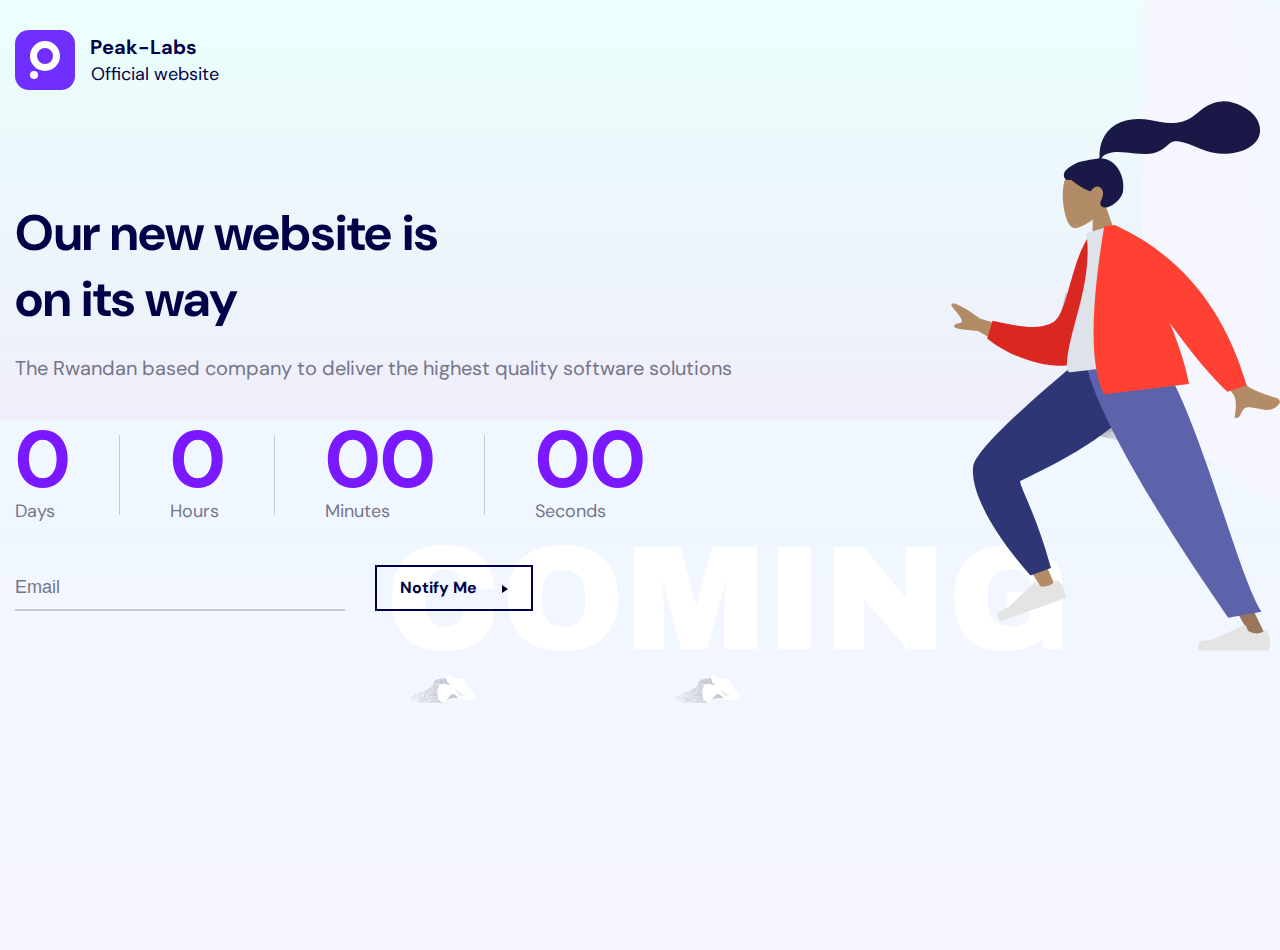
==== index.html @ 025b26cd "initial commit all changes" ====
<!doctype html>
<html class="no-js" lang="en">

<head>
    <meta charset="utf-8">
    <meta http-equiv="x-ua-compatible" content="ie=edge">
    <title>Peak-Labs || Comming Soon</title>
    <meta name="robots" content="noindex, follow" />
    <meta name="description" content="">
    <meta name="viewport" content="width=device-width, initial-scale=1, shrink-to-fit=no">
    <!-- Favicon -->
    <link rel="shortcut icon" type="image/x-icon" href="assets/images/favicon.ico">
    <!-- CSS
	============================================ -->
    <!-- Bootstrap CSS -->
    <link rel="stylesheet" href="assets/css/vendor/bootstrap.min.css">
    <link rel="stylesheet" href="assets/css/plugins/slick.css">
    <link rel="stylesheet" href="assets/css/plugins/font-awesome.css">
    <link rel="stylesheet" href="assets/css/plugins/icomoon.css">
    <link rel="stylesheet" href="assets/css/plugins/plugins.css">
    <link rel="stylesheet" href="assets/css/style.css">
</head>

<body>

    <div class="main-content">
        <main class="page-wrapper">
            <!-- Axil Comming Soon Area  -->
            <div class="axil-comming-soon-area axil-comming-soon theme-gradient">
                <div class="wrapper">
                    <div class="container">
                        <div class="row">
                            <div class="col-xl-8 col-lg-10 col-12">
                                <div class="content">
                                    <div class="logo pt--30">
                                        <a href="home-01.html">
                                            <svg width="281px" height="60px" viewBox="0 0 281 60" version="1.1">
                                                <!-- Generator: Sketch 60.1 (88133) - https://sketch.com -->
                                                <title>Logo</title>
                                                <desc>Created with Sketch.</desc>
                                                <g id="Symbols" stroke="none" stroke-width="1" fill="none" fill-rule="evenodd">
                                                    <g transform="translate(-315.000000, -40.000000)">
                                                        <g>
                                                            <g id="logo" transform="translate(315.000000, 40.000000)">
                                                                <text id="peaklabs-Startup-la" font-family="DMSans-Bold, DM Sans" font-size="20" font-weight="bold" fill="#000248">
                                                                    <tspan x="75" y="24">Peak-Labs</tspan>
                                                                    <tspan x="175.14" y="24.5001221" font-family="DMSans-Regular, DM Sans" font-weight="normal"></tspan>
                                                                    <tspan x="76.16" y="49.5001221" font-family="DMSans-Regular, DM Sans" font-size="18" font-weight="normal">Official website</tspan>
                                                                </text>
                                                                <g id="Favicon">
                                                                    <rect id="Base" fill="#702FFF" x="0" y="0" width="60" height="60" rx="14"></rect>
                                                                    <g id="Group-3" transform="translate(15.000000, 11.000000)">
                                                                        <circle id="icon-oval-lg" class="icon-oval-lg" stroke="#FFFFFF" stroke-width="7" cx="15" cy="15" r="11.5"></circle>
                                                                        <circle id="icon-oval-sm" class="icon-oval-sm" fill="#FFFFFF" cx="4" cy="34" r="4"></circle>
                                                                    </g>
                                                                </g>
                                                            </g>
                                                        </g>
                                                    </g>
                                                </g>
                                            </svg>

                                        </a>
                                    </div>
                                    <div class="inner">
                                        <h1 class="title mb--20">Our new website is <br /> on its way</h1>
                                            <p class="subtitle-2 mb--40 mb_sm--20 mb_md--20">The Rwandan based company to deliver the highest quality software solutions</p>

                                                <div class="box-timer countdown-style-1">
                                                    <div class="countbox timer-grid">
                                                        <div data-countdown="2021/07/6"></div>
                                                    </div>
                                                </div>

                                                <div class="axil-newsletter mt--40 mt_md--20 mt_sm--20">
                                                    <form class="newsletter-form" action="#">
                                                        <input type="email" placeholder="Email">
                                                        <a class="axil-button btn-transparent" href="#"><span
                                                        class="button-text">Notify Me</span><span
                                                        class="button-icon"></span></a>
                                                    </form>
                                                </div>

                                    </div>
                                </div>
                            </div>
                        </div>
                    </div>
                </div>
                <div class="shape-wrapper">
                    <div class="shape shape-01">
                        <img src="assets/images/shape/404-01.svg" alt="Shape Images">
                    </div>
                    <div class="shape shape-02">
                        <img src="assets/images/shape/404-01.svg" alt="Shape Images">
                    </div>
                    <div class="shape shape-03">
                        <img src="assets/images/shape/404-02.svg" alt="Shape Images">
                    </div>
                    <div class="shape shape-04">
                        <img src="assets/images/shape/comming-01.svg" alt="Shape Images">
                    </div>
                    <div class="shape shape-05">
                        <img src="assets/images/shape/comming-soon.svg" alt="Shape Images">
                    </div>
                </div>
            </div>
            <!-- End Axil Comming Soon Area  -->
        </main>
    </div>
    <!-- JS
============================================ -->

    <!-- Modernizer JS -->
    <script src="assets/js/vendor/modernizr.min.js"></script>
    <!-- jQuery JS -->
    <script src="assets/js/vendor/jquery.js"></script>
    <!-- Bootstrap JS -->
    <script src="assets/js/vendor/bootstrap.min.js"></script>
    <script src="assets/js/waypoints.min.js"></script>
    <script src="assets/js/wow.js"></script>
    <script src="assets/js/counterup.js"></script>
    <script src="assets/js/imagesloaded.js"></script>
    <script src="assets/js/isotope.js"></script>
    <script src="assets/js/tilt.js"></script>
    <script src="assets/js/anime.js"></script>
    <script src="assets/js/tweenmax.js"></script>
    <script src="assets/js/slipting.js"></script>
    <script src="assets/js/scrollmagic.js"></script>
    <script src="assets/js/addindicators.js"></script>
    <script src="assets/js/slick.js"></script>
    <script src="assets/js/youtube.js"></script>
    <script src="assets/js/countdown.js"></script>
    <script src="assets/js/scrollup.js"></script>
    <script src="assets/js/stickysidebar.js"></script>
    <script src="assets/js/js.cookie.js"></script>
    <script src="assets/js/jquery.style.switcher.js"></script>
    <script src="assets/js/contactform.js"></script>
    <!-- Plugins JS -->
    <script src="assets/js/plugins/plugins.min.js"></script>
    <!-- Main JS -->
    <script src="assets/js/main.js"></script>

</body>

</html>
---- assets/css/plugins/icomoon.css ----
@font-face {
    font-family: 'icomoon';
    src:  url('../../fonts/icomoon.eot?mzajao');
    src:  url('../../fonts/icomoon.eot?mzajao#iefix') format('embedded-opentype'),
      url('../../fonts/icomoon.ttf?mzajao') format('truetype'),
      url('../../fonts/icomoon.woff?mzajao') format('woff'),
      url('../../fonts/icomoon.svg?mzajao#icomoon') format('svg');
    font-weight: normal;
    font-style: normal;
    font-display: block;
  }
  
  .icon {
    /* use !important to prevent issues with browser extensions that change fonts */
    font-family: 'icomoon' !important;
    speak: never;
    font-style: normal;
    font-weight: normal;
    font-variant: normal;
    text-transform: none;
    line-height: 1;
  
    /* Better Font Rendering =========== */
    -webkit-font-smoothing: antialiased;
    -moz-osx-font-smoothing: grayscale;
  }
  
  .icon-404:before {
    content: "\e900";
    color: #fff;
  }
  .icon-01 .path1:before {
    content: "\e901";
    color: rgb(0, 0, 0);
    opacity: 0.0080;
  }
  .icon-01 .path2:before {
    content: "\e902";
    margin-left: -2.392578125em;
    color: rgb(0, 0, 0);
    opacity: 0.0022;
  }
  .icon-01 .path3:before {
    content: "\e903";
    margin-left: -2.392578125em;
    color: rgb(255, 255, 255);
  }
  .icon-01 .path4:before {
    content: "\e904";
    margin-left: -2.392578125em;
    color: rgb(216, 216, 216);
    opacity: 0.4981;
  }
  .icon-02 .path1:before {
    content: "\e905";
    color: rgb(0, 0, 0);
  }
  .icon-02 .path2:before {
    content: "\e906";
    margin-left: -2.5234375em;
    color: rgb(0, 0, 0);
  }
  .icon-02 .path3:before {
    content: "\e907";
    margin-left: -2.5234375em;
    color: rgb(0, 0, 0);
    opacity: 0.125;
  }
  .icon-02 .path4:before {
    content: "\e908";
    margin-left: -2.5234375em;
    color: rgb(0, 0, 0);
    opacity: 0.0013;
  }
  .icon-02 .path5:before {
    content: "\e909";
    margin-left: -2.5234375em;
    color: rgb(0, 0, 0);
  }
  .icon-02 .path6:before {
    content: "\e90a";
    margin-left: -2.5234375em;
    color: rgb(0, 0, 0);
  }
  .icon-02 .path7:before {
    content: "\e90b";
    margin-left: -2.5234375em;
    color: rgb(0, 0, 0);
    opacity: 0.0001;
  }
  .icon-02 .path8:before {
    content: "\e90c";
    margin-left: -2.5234375em;
    color: rgb(0, 0, 0);
  }
  .icon-02 .path9:before {
    content: "\e90d";
    margin-left: -2.5234375em;
    color: rgb(0, 0, 0);
    opacity: 0.0001;
  }
  .icon-02 .path10:before {
    content: "\e90e";
    margin-left: -2.5234375em;
    color: rgb(0, 0, 0);
  }
  .icon-02 .path11:before {
    content: "\e90f";
    margin-left: -2.5234375em;
    color: rgb(0, 0, 0);
    opacity: 0.0001;
  }
  .icon-02 .path12:before {
    content: "\e910";
    margin-left: -2.5234375em;
    color: rgb(0, 0, 0);
  }
  .icon-02 .path13:before {
    content: "\e911";
    margin-left: -2.5234375em;
    color: rgb(0, 0, 0);
    opacity: 0.0001;
  }
  .icon-02 .path14:before {
    content: "\e912";
    margin-left: -2.5234375em;
    color: rgb(0, 0, 0);
  }
  .icon-02 .path15:before {
    content: "\e913";
    margin-left: -2.5234375em;
    color: rgb(0, 0, 0);
    opacity: 0.0001;
  }
  .icon-02 .path16:before {
    content: "\e914";
    margin-left: -2.5234375em;
    color: rgb(0, 0, 0);
  }
  .icon-02 .path17:before {
    content: "\e915";
    margin-left: -2.5234375em;
    color: rgb(0, 0, 0);
    opacity: 0.0001;
  }
  .icon-03 .path1:before {
    content: "\e916";
    color: rgb(0, 0, 0);
    opacity: 0.0080;
  }
  .icon-03 .path2:before {
    content: "\e917";
    margin-left: -1.322265625em;
    color: rgb(0, 0, 0);
    opacity: 0.0022;
  }
  .icon-03 .path3:before {
    content: "\e918";
    margin-left: -1.322265625em;
    color: rgb(0, 0, 0);
    opacity: 0.0080;
  }
  .icon-03 .path4:before {
    content: "\e919";
    margin-left: -1.322265625em;
    color: rgb(0, 0, 0);
    opacity: 0.0022;
  }
  .icon-03 .path5:before {
    content: "\e91a";
    margin-left: -1.322265625em;
    color: rgb(0, 0, 0);
    opacity: 0.0080;
  }
  .icon-03 .path6:before {
    content: "\e91b";
    margin-left: -1.322265625em;
    color: rgb(0, 0, 0);
    opacity: 0.0022;
  }
  .icon-03 .path7:before {
    content: "\e91c";
    margin-left: -1.322265625em;
    color: rgb(47, 54, 118);
  }
  .icon-03 .path8:before {
    content: "\e91d";
    margin-left: -1.322265625em;
    color: rgb(178, 139, 103);
  }
  .icon-03 .path9:before {
    content: "\e91e";
    margin-left: -1.322265625em;
    color: rgb(232, 118, 19);
  }
  .icon-03 .path10:before {
    content: "\e91f";
    margin-left: -1.322265625em;
    color: rgb(145, 91, 60);
  }
  .icon-03 .path11:before {
    content: "\e920";
    margin-left: -1.322265625em;
    color: rgb(178, 139, 103);
  }
  .icon-03 .path12:before {
    content: "\e921";
    margin-left: -1.322265625em;
    color: rgb(25, 24, 71);
  }
  .icon-03 .path13:before {
    content: "\e922";
    margin-left: -1.322265625em;
    color: rgb(153, 118, 89);
  }
  .icon-03 .path14:before {
    content: "\e923";
    margin-left: -1.322265625em;
    color: rgb(25, 24, 71);
  }
  .icon-03 .path15:before {
    content: "\e924";
    margin-left: -1.322265625em;
    color: rgb(211, 214, 236);
    opacity: 0.6;
  }
  .icon-03 .path16:before {
    content: "\e925";
    margin-left: -1.322265625em;
    color: rgb(255, 255, 255);
    opacity: 0.6;
  }
  .icon-03 .path17:before {
    content: "\e926";
    margin-left: -1.322265625em;
    color: rgb(178, 139, 103);
  }
  .icon-03 .path18:before {
    content: "\e927";
    margin-left: -1.322265625em;
    color: rgb(178, 139, 103);
  }
  .icon-03 .path19:before {
    content: "\e928";
    margin-left: -1.322265625em;
    color: rgb(232, 118, 19);
  }
  .icon-03 .path20:before {
    content: "\e929";
    margin-left: -1.322265625em;
    color: rgb(255, 155, 33);
  }
  .icon-03 .path21:before {
    content: "\e92a";
    margin-left: -1.322265625em;
    color: rgb(139, 143, 178);
    opacity: 0.2;
  }
  .icon-Background-with-color:before {
    content: "\e92b";
    color: #7a19ff;
  }
  .icon-background-shape:before {
    content: "\e92c";
    color: #fff;
  }
  .icon-bcm-01:before {
    content: "\e92d";
    color: #fff;
    font-size: 130px;
  }
  .icon-bcm-02:before {
    content: "\e92e";
    color: #505CFD;
    font-size: 172px;
  }
  .icon-bcm-03:before {
    content: "\e92f";
    color: #00D09C;
    font-size: 187px;
  }
  .icon-breadcrumb-1:before {
    content: "\e982";
    color: #00CFFF;
    font-size: 165px;
  }
  .icon-breadcrumb-2:before {
    content: "\e930";
    color: #505CFD;
    font-size: 345px;
  }
  .icon-breadcrumb-3:before {
    content: "\e931";
    color: #fff;
    font-size: 140px;
  }
  .icon-code:before {
    content: "\e932";
  }
  .icon-comming-01:before {
    content: "\e933";
    color: #fff;
  }
  .icon-comming-soon .path1:before {
    content: "\e934";
    color: rgb(178, 139, 103);
  }
  .icon-comming-soon .path2:before {
    content: "\e935";
    margin-left: -0.5986328125em;
    color: rgb(25, 24, 71);
  }
  .icon-comming-soon .path3:before {
    content: "\e936";
    margin-left: -0.5986328125em;
    color: rgb(178, 139, 103);
  }
  .icon-comming-soon .path4:before {
    content: "\e937";
    margin-left: -0.5986328125em;
    color: rgb(47, 54, 118);
  }
  .icon-comming-soon .path5:before {
    content: "\e938";
    margin-left: -0.5986328125em;
    color: rgb(228, 228, 228);
  }
  .icon-comming-soon .path6:before {
    content: "\e939";
    margin-left: -0.5986328125em;
    color: rgb(153, 118, 89);
  }
  .icon-comming-soon .path7:before {
    content: "\e93a";
    margin-left: -0.5986328125em;
    color: rgb(228, 228, 228);
  }
  .icon-comming-soon .path8:before {
    content: "\e93b";
    margin-left: -0.5986328125em;
    color: rgb(92, 99, 171);
  }
  .icon-comming-soon .path9:before {
    content: "\e93c";
    margin-left: -0.5986328125em;
    color: rgb(178, 139, 103);
  }
  .icon-comming-soon .path10:before {
    content: "\e93d";
    margin-left: -0.5986328125em;
    color: rgb(219, 39, 33);
  }
  .icon-comming-soon .path11:before {
    content: "\e93e";
    margin-left: -0.5986328125em;
    color: rgb(221, 227, 233);
  }
  .icon-comming-soon .path12:before {
    content: "\e93f";
    margin-left: -0.5986328125em;
    color: rgb(255, 65, 51);
  }
  .icon-contact-01:before {
    content: "\e940";
    color: #fc0;
    font-size: 168px;
  }
  .icon-contact-02:before {
    content: "\e941";
    color: #fff;
    font-size: 155px;
  }
  .icon-contact-03:before {
    content: "\e942";
    color: #505CFD;
    font-size: 402px;
  }
  .icon-icon-01 .path1:before {
    content: "\e943";
    color: rgb(0, 0, 0);
  }
  .icon-icon-01 .path2:before {
    content: "\e944";
    margin-left: -1em;
    color: rgb(242, 242, 242);
  }
  .icon-icon-01 .path3:before {
    content: "\e945";
    margin-left: -1em;
    color: rgb(255, 255, 255);
  }
  .icon-icon-01 .path4:before {
    content: "\e946";
    margin-left: -1em;
    color: rgb(255, 255, 255);
  }
  .icon-icon-01 .path5:before {
    content: "\e947";
    margin-left: -1em;
    color: rgb(242, 242, 242);
  }
  .icon-icon-01 .path6:before {
    content: "\e948";
    margin-left: -1em;
    color: rgb(242, 242, 242);
  }
  .icon-icon-01 .path7:before {
    content: "\e949";
    margin-left: -1em;
    color: rgb(242, 242, 242);
  }
  .icon-icon-01 .path8:before {
    content: "\e94a";
    margin-left: -1em;
    color: rgb(0, 0, 0);
  }
  .icon-icon-02:before {
    content: "\e94b";
    color: #fefefe;
  }
  .icon-icon-03 .path1:before {
    content: "\e94c";
    color: rgb(0, 0, 0);
  }
  .icon-icon-03 .path2:before {
    content: "\e94d";
    margin-left: -1em;
    color: rgb(242, 242, 242);
  }
  .icon-icon-03 .path3:before {
    content: "\e94e";
    margin-left: -1em;
    color: rgb(255, 255, 255);
  }
  .icon-icon-03 .path4:before {
    content: "\e94f";
    margin-left: -1em;
    color: rgb(255, 255, 255);
  }
  .icon-icon-03 .path5:before {
    content: "\e950";
    margin-left: -1em;
    color: rgb(242, 242, 242);
  }
  .icon-icon-03 .path6:before {
    content: "\e951";
    margin-left: -1em;
    color: rgb(242, 242, 242);
  }
  .icon-icon-03 .path7:before {
    content: "\e952";
    margin-left: -1em;
    color: rgb(242, 242, 242);
  }
  .icon-icon-03 .path8:before {
    content: "\e953";
    margin-left: -1em;
    color: rgb(0, 0, 0);
  }
  .icon-icon-04:before {
    content: "\e983";
    color: #fff;
  }
  .icon-keystoke-image-2 .path1:before {
    content: "\e954";
    color: rgb(178, 139, 103);
  }
  .icon-keystoke-image-2 .path2:before {
    content: "\e955";
    margin-left: -0.7353515625em;
    color: rgb(25, 24, 71);
  }
  .icon-keystoke-image-2 .path3:before {
    content: "\e956";
    margin-left: -0.7353515625em;
    color: rgb(153, 118, 89);
  }
  .icon-keystoke-image-2 .path4:before {
    content: "\e957";
    margin-left: -0.7353515625em;
    color: rgb(228, 228, 228);
  }
  .icon-keystoke-image-2 .path5:before {
    content: "\e958";
    margin-left: -0.7353515625em;
    color: rgb(219, 39, 33);
  }
  .icon-keystoke-image-2 .path6:before {
    content: "\e959";
    margin-left: -0.7353515625em;
    color: rgb(178, 139, 103);
  }
  .icon-keystoke-image-2 .path7:before {
    content: "\e95a";
    margin-left: -0.7353515625em;
    color: rgb(255, 65, 51);
  }
  .icon-keystoke-image-2 .path8:before {
    content: "\e95b";
    margin-left: -0.7353515625em;
    color: rgb(228, 228, 228);
  }
  .icon-keystoke-image-2 .path9:before {
    content: "\e95c";
    margin-left: -0.7353515625em;
    color: rgb(153, 118, 89);
  }
  .icon-keystoke-image-2 .path10:before {
    content: "\e95d";
    margin-left: -0.7353515625em;
    color: rgb(32, 38, 162);
  }
  .icon-keystoke-image-2 .path11:before {
    content: "\e95e";
    margin-left: -0.7353515625em;
    color: rgb(31, 40, 207);
  }
  .icon-keystoke-image-4 .path1:before {
    content: "\e95f";
    color: rgb(178, 139, 103);
  }
  .icon-keystoke-image-4 .path2:before {
    content: "\e960";
    margin-left: -0.8994140625em;
    color: rgb(25, 24, 71);
  }
  .icon-keystoke-image-4 .path3:before {
    content: "\e961";
    margin-left: -0.8994140625em;
    color: rgb(197, 207, 214);
  }
  .icon-keystoke-image-4 .path4:before {
    content: "\e962";
    margin-left: -0.8994140625em;
    color: rgb(178, 139, 103);
  }
  .icon-keystoke-image-4 .path5:before {
    content: "\e963";
    margin-left: -0.8994140625em;
    color: rgb(47, 54, 118);
  }
  .icon-keystoke-image-4 .path6:before {
    content: "\e964";
    margin-left: -0.8994140625em;
    color: rgb(178, 139, 103);
  }
  .icon-keystoke-image-4 .path7:before {
    content: "\e965";
    margin-left: -0.8994140625em;
    color: rgb(228, 228, 228);
  }
  .icon-keystoke-image-4 .path8:before {
    content: "\e966";
    margin-left: -0.8994140625em;
    color: rgb(228, 228, 228);
  }
  .icon-keystoke-image-4 .path9:before {
    content: "\e967";
    margin-left: -0.8994140625em;
    color: rgb(92, 99, 171);
  }
  .icon-keystoke-image-4 .path10:before {
    content: "\e968";
    margin-left: -0.8994140625em;
    color: rgb(178, 139, 103);
  }
  .icon-keystoke-image-4 .path11:before {
    content: "\e969";
    margin-left: -0.8994140625em;
    color: rgb(232, 118, 19);
  }
  .icon-keystoke-image-4 .path12:before {
    content: "\e96a";
    margin-left: -0.8994140625em;
    color: rgb(221, 227, 233);
  }
  .icon-keystoke-image-4 .path13:before {
    content: "\e96b";
    margin-left: -0.8994140625em;
    color: rgb(255, 155, 33);
  }
  .icon-keystoke-image-4 .path14:before {
    content: "\e96c";
    margin-left: -0.8994140625em;
    color: rgb(0, 0, 0);
    opacity: 0.1;
  }
  .icon-layer:before {
    content: "\e96d";
  }
  .icon-quote:before {
    content: "\e96e";
    color: #00D09C;
    font-size: 60px;
  }
  .icon-shape-01:before {
    content: "\e96f";
    color: #505CFD;
    font-size: 365px;
  }
  .icon-shape-02:before {
    content: "\e970";
    color: #fff;
    font-size: 164px;
  }
  .icon-shape-03:before {
    content: "\e971";
    color: #00D09C;
    font-size: 180px;
  }
  .icon-shape-04:before {
    content: "\e972";
    color: #FFCD3E;
    font-size: 200px;
  }
  .icon-shape-05:before {
    content: "\e973";
    color: #505CFD;
    font-size: 400px;
  }

  .icon-shape-06:before {
    content: "\e974";
    color: #fff;
    font-size: 155px;
  }
  .icon-shape-07:before {
    content: "\e975";
    color: #505CFD;
    font-size: 400px;
  }
  .icon-shape-08:before {
    content: "\e976";
    color: #00D09C;
    font-size: 352px;
  }
  .icon-shape-09:before {
    content: "\e977";
    color: #49ccff;
    font-size: 165px;
  }
  .icon-shape-10:before {
    content: "\e978";
    color: #fff;
    font-size: 86px;
  }
  .icon-shape-11:before {
    content: "\e979";
    color: #505CFD;
    font-size: 343px;
  }

  .icon-shape-12:before {
    content: "\e97a";
    color: #505CFD;
    font-size: 402px;
  }
  .icon-shape-13:before {
    content: "\e97b";
    color: #FFCD3E;
    font-size: 210px;
  }
  .icon-shape-14:before {
    content: "\e97c";
    color: #00D09C;
    font-size: 352px;
  }
  .icon-shape-15:before {
    content: "\e97d";
    color: #00CFFF;
    font-size: 352px;
  }
  
  .icon-shape-16:before {
    content: "\e97e";
    color: #00D09C;
    font-size: 194px;
  }
  .icon-shape-17:before {
    content: "\e97f";
    color: #fff;
    font-size: 40px;
  }
  .icon-shape-18:before {
    content: "\e980";
    color: #00D09C;
    font-size: 78px;
  }
  .icon-shape-19:before {
    content: "\e981";
    color: #00D09C;
    font-size: 314px;
  }
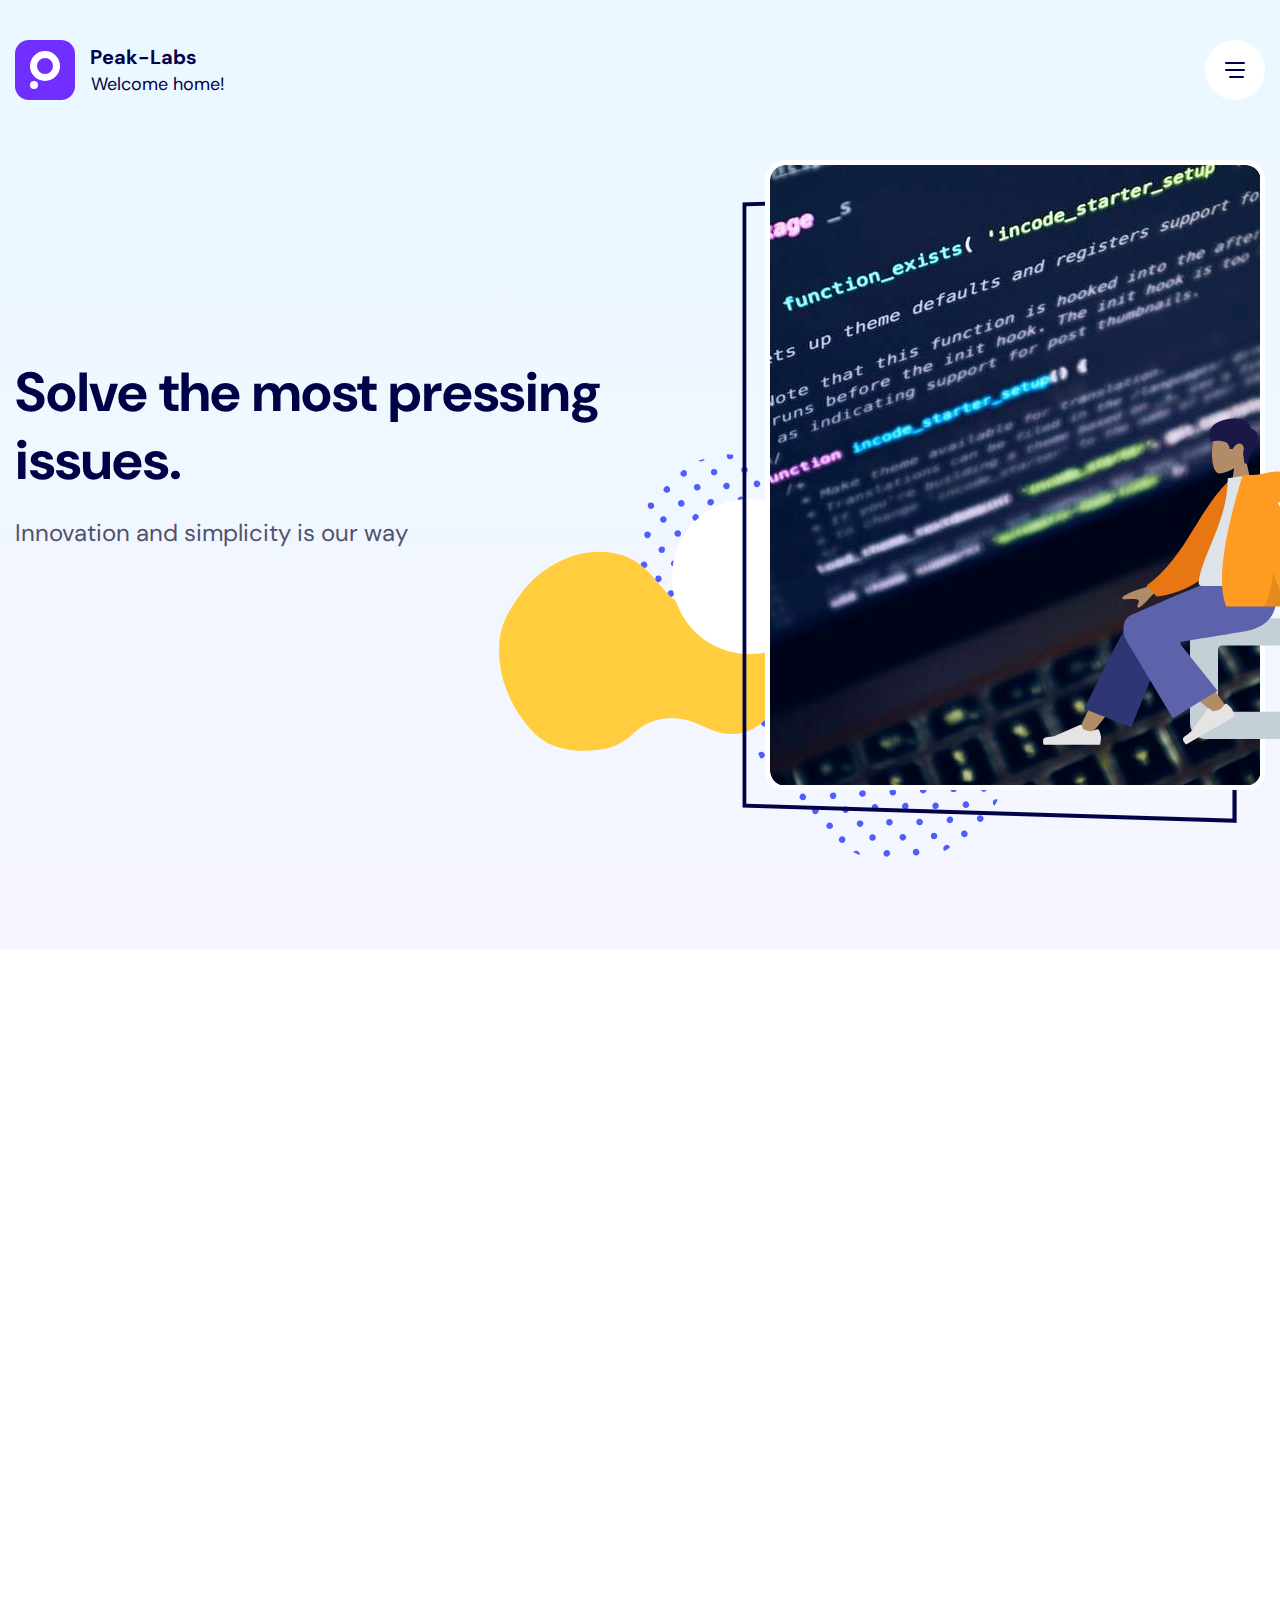
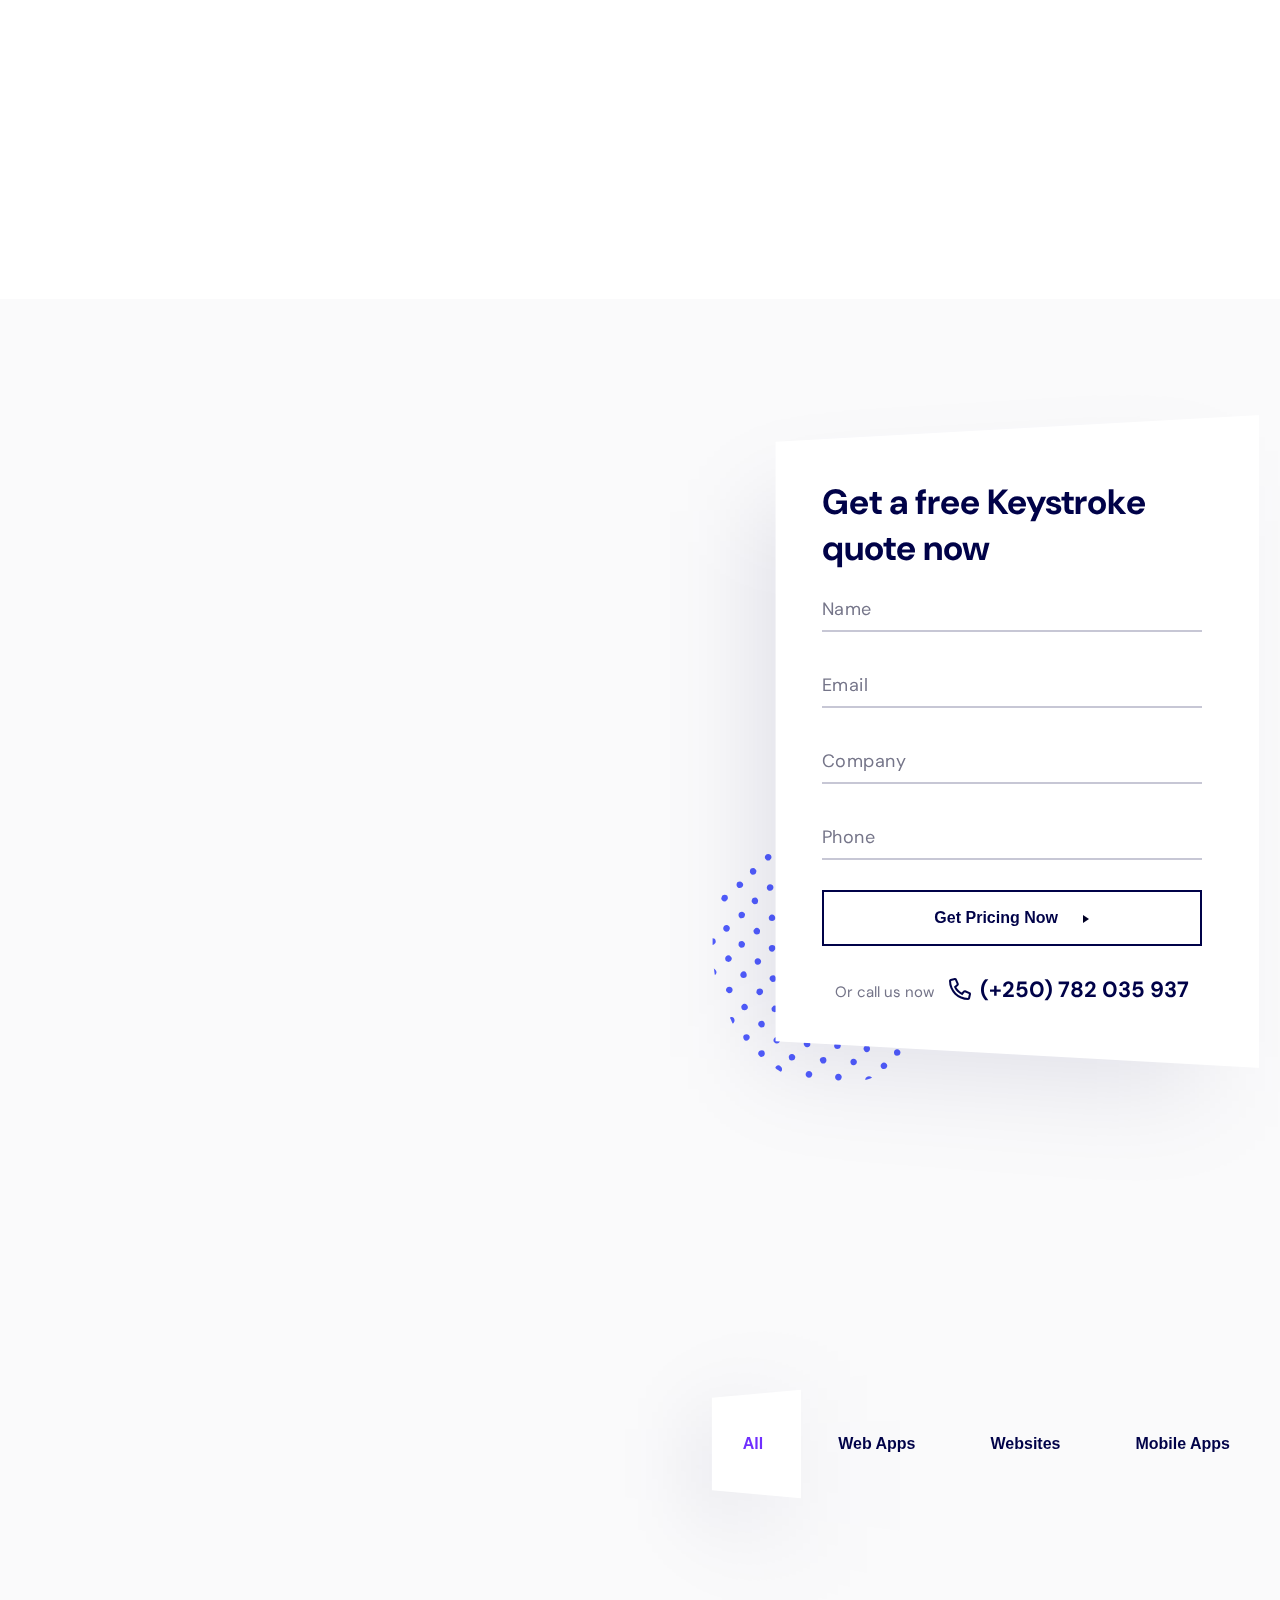
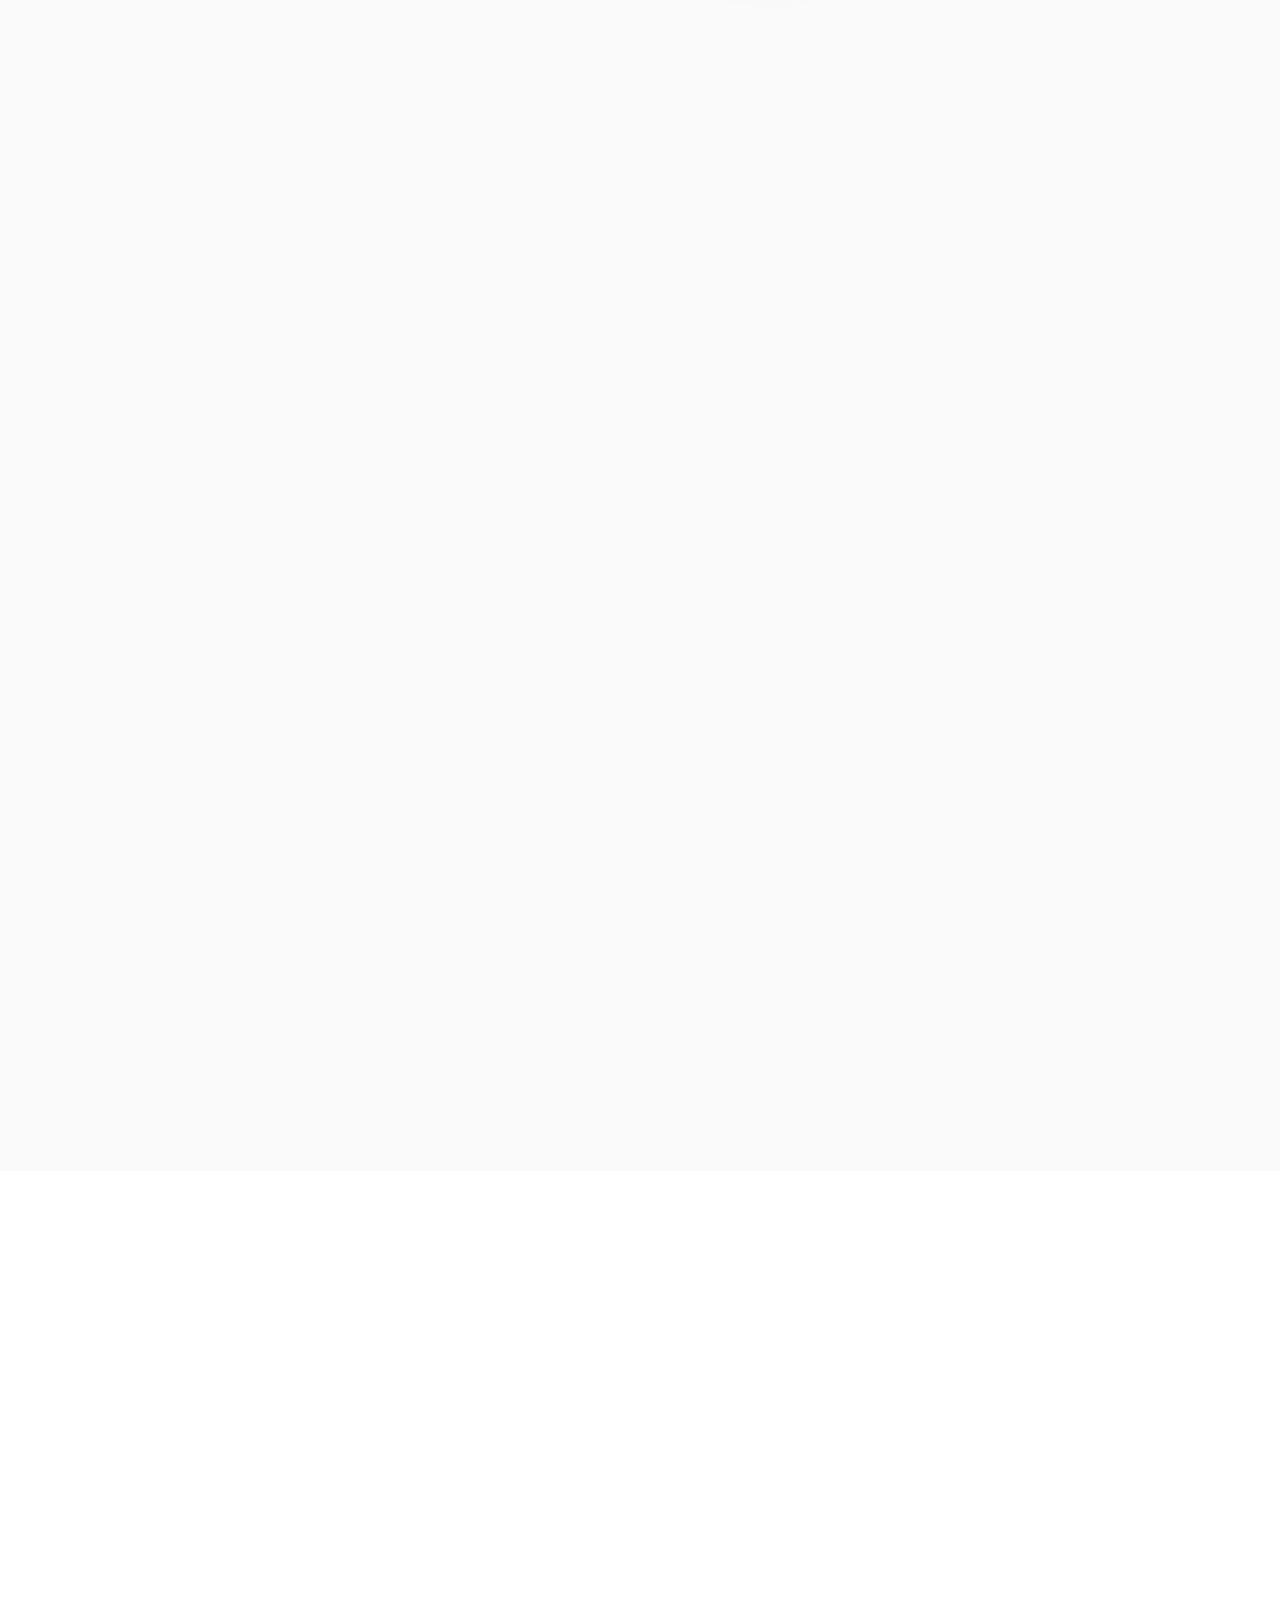
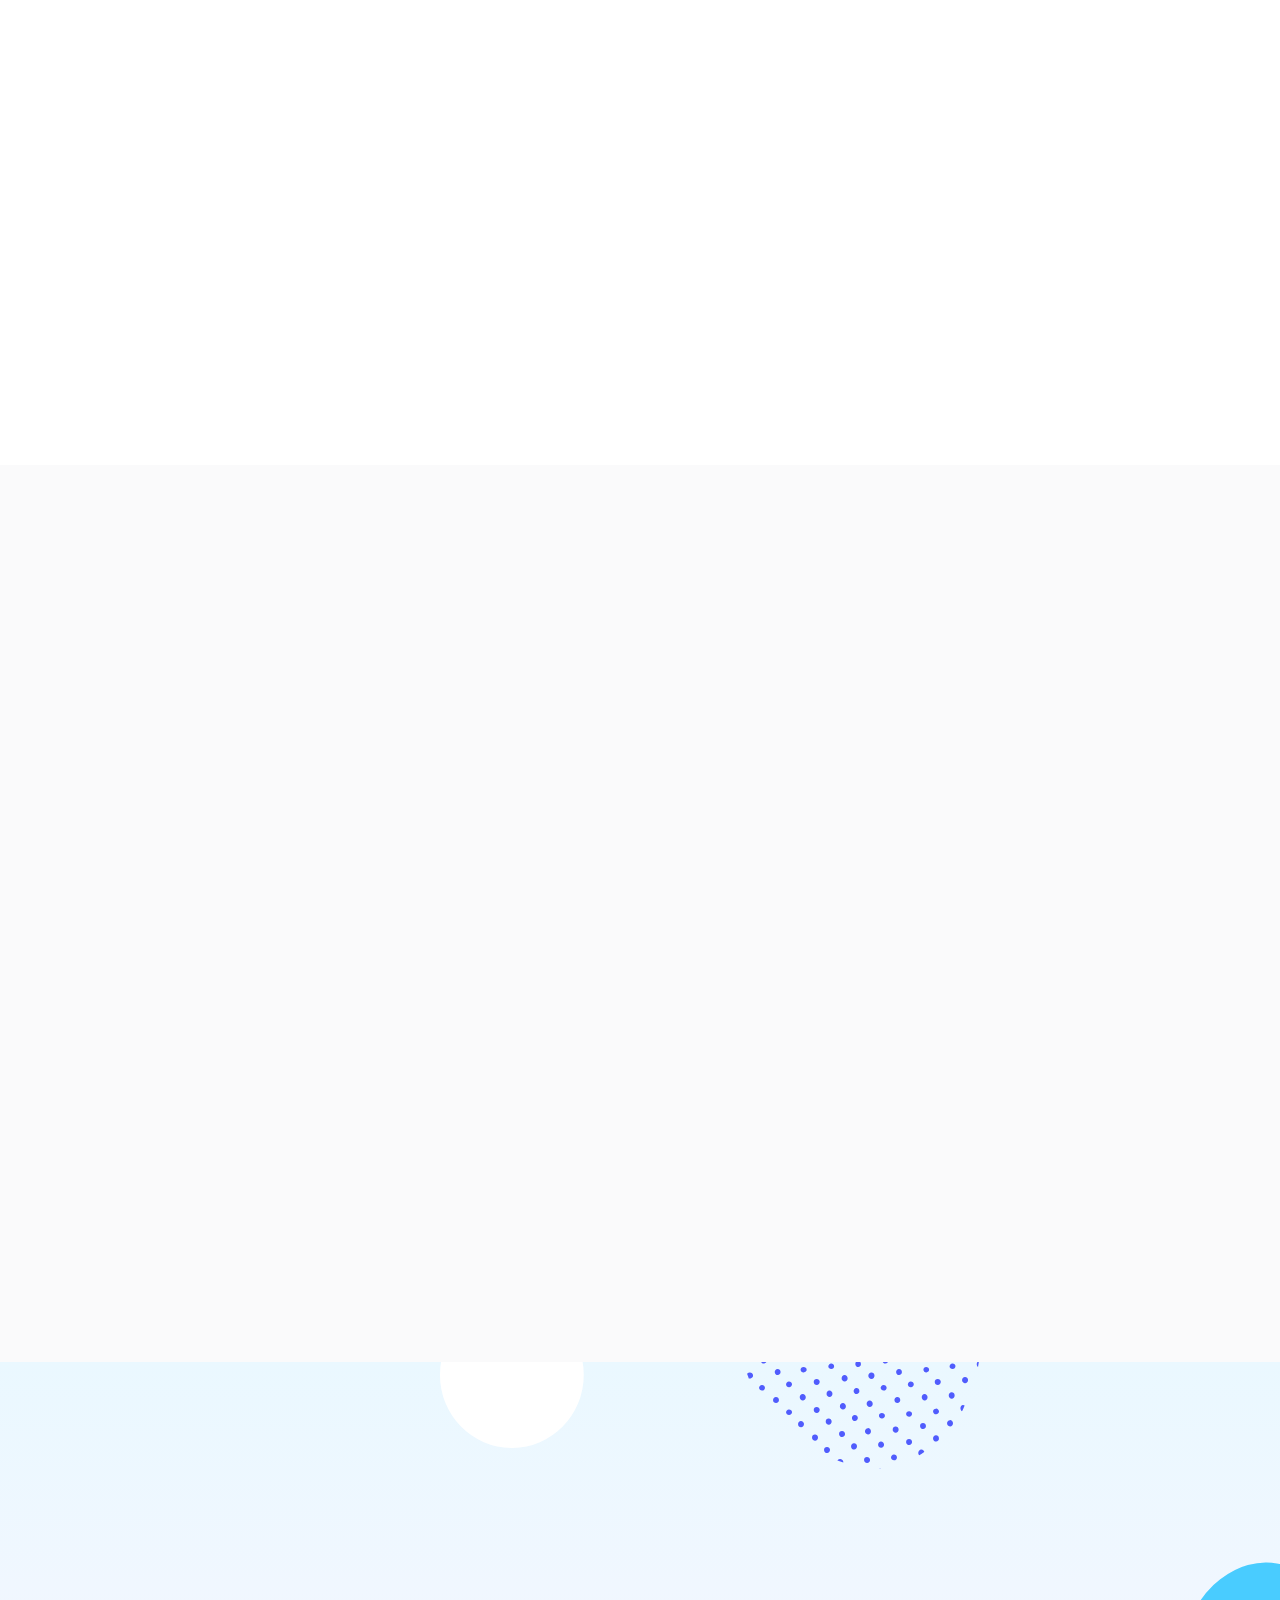
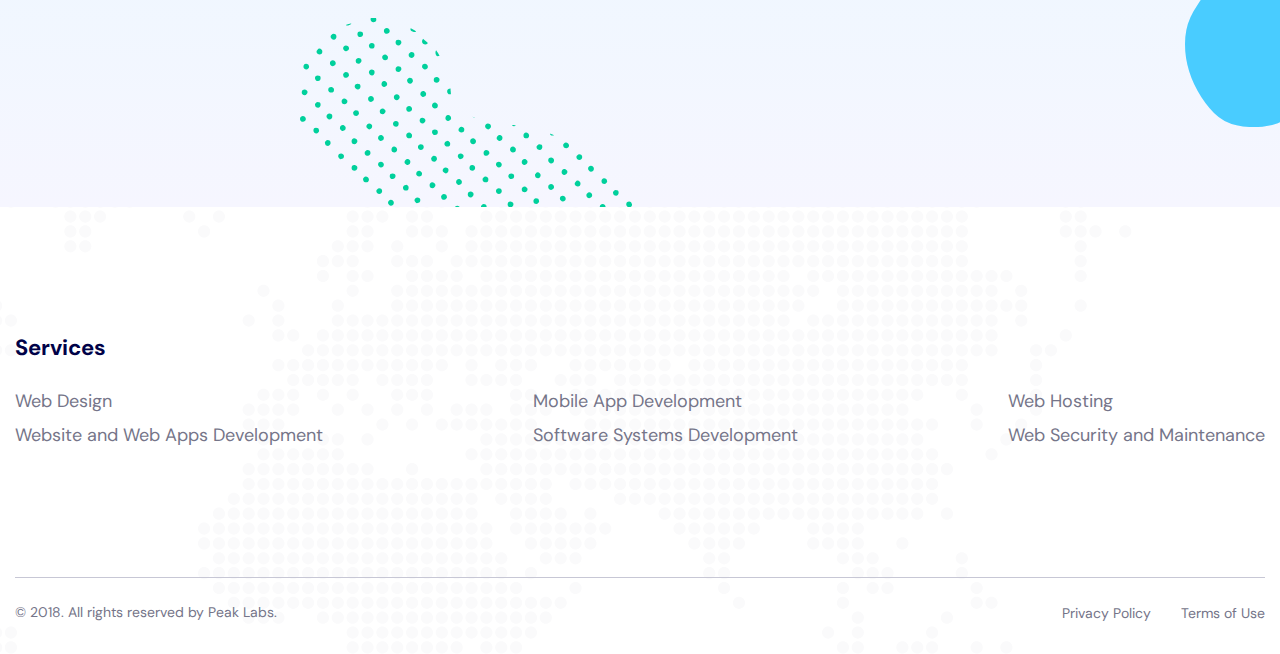
==== commit 885cbb49: "change entry point" ====
--- a/index.html
+++ b/index.html
@@ -1,146 +1,1947 @@
-<!doctype html>
+<!DOCTYPE html>
 <html class="no-js" lang="en">
-
-<head>
-    <meta charset="utf-8">
-    <meta http-equiv="x-ua-compatible" content="ie=edge">
-    <title>Peak-Labs || Comming Soon</title>
-    <meta name="robots" content="noindex, follow" />
-    <meta name="description" content="">
-    <meta name="viewport" content="width=device-width, initial-scale=1, shrink-to-fit=no">
-    <!-- Favicon -->
-    <link rel="shortcut icon" type="image/x-icon" href="assets/images/favicon.ico">
-    <!-- CSS
+	<head>
+		<meta charset="utf-8" />
+		<meta http-equiv="x-ua-compatible" content="ie=edge" />
+		<title>Peak-Labs || Only the elegant solutions</title>
+		<meta name="robots" content="noindex, follow" />
+		<meta name="description" content="" />
+		<meta
+			name="viewport"
+			content="width=device-width, initial-scale=1, shrink-to-fit=no"
+		/>
+		<!-- Favicon -->
+		<link
+			rel="shortcut icon"
+			type="image/x-icon"
+			href="assets/images/favicon.ico"
+		/>
+		<!-- CSS
 	============================================ -->
-    <!-- Bootstrap CSS -->
-    <link rel="stylesheet" href="assets/css/vendor/bootstrap.min.css">
-    <link rel="stylesheet" href="assets/css/plugins/slick.css">
-    <link rel="stylesheet" href="assets/css/plugins/font-awesome.css">
-    <link rel="stylesheet" href="assets/css/plugins/icomoon.css">
-    <link rel="stylesheet" href="assets/css/plugins/plugins.css">
-    <link rel="stylesheet" href="assets/css/style.css">
-</head>
-
-<body>
-
-    <div class="main-content">
-        <main class="page-wrapper">
-            <!-- Axil Comming Soon Area  -->
-            <div class="axil-comming-soon-area axil-comming-soon theme-gradient">
-                <div class="wrapper">
-                    <div class="container">
-                        <div class="row">
-                            <div class="col-xl-8 col-lg-10 col-12">
-                                <div class="content">
-                                    <div class="logo pt--30">
-                                        <a href="home-01.html">
-                                            <svg width="281px" height="60px" viewBox="0 0 281 60" version="1.1">
-                                                <!-- Generator: Sketch 60.1 (88133) - https://sketch.com -->
-                                                <title>Logo</title>
-                                                <desc>Created with Sketch.</desc>
-                                                <g id="Symbols" stroke="none" stroke-width="1" fill="none" fill-rule="evenodd">
-                                                    <g transform="translate(-315.000000, -40.000000)">
-                                                        <g>
-                                                            <g id="logo" transform="translate(315.000000, 40.000000)">
-                                                                <text id="peaklabs-Startup-la" font-family="DMSans-Bold, DM Sans" font-size="20" font-weight="bold" fill="#000248">
-                                                                    <tspan x="75" y="24">Peak-Labs</tspan>
-                                                                    <tspan x="175.14" y="24.5001221" font-family="DMSans-Regular, DM Sans" font-weight="normal"></tspan>
-                                                                    <tspan x="76.16" y="49.5001221" font-family="DMSans-Regular, DM Sans" font-size="18" font-weight="normal">Official website</tspan>
-                                                                </text>
-                                                                <g id="Favicon">
-                                                                    <rect id="Base" fill="#702FFF" x="0" y="0" width="60" height="60" rx="14"></rect>
-                                                                    <g id="Group-3" transform="translate(15.000000, 11.000000)">
-                                                                        <circle id="icon-oval-lg" class="icon-oval-lg" stroke="#FFFFFF" stroke-width="7" cx="15" cy="15" r="11.5"></circle>
-                                                                        <circle id="icon-oval-sm" class="icon-oval-sm" fill="#FFFFFF" cx="4" cy="34" r="4"></circle>
-                                                                    </g>
-                                                                </g>
-                                                            </g>
-                                                        </g>
-                                                    </g>
-                                                </g>
-                                            </svg>
-
-                                        </a>
-                                    </div>
-                                    <div class="inner">
-                                        <h1 class="title mb--20">Our new website is <br /> on its way</h1>
-                                            <p class="subtitle-2 mb--40 mb_sm--20 mb_md--20">The Rwandan based company to deliver the highest quality software solutions</p>
-
-                                                <div class="box-timer countdown-style-1">
-                                                    <div class="countbox timer-grid">
-                                                        <div data-countdown="2021/07/6"></div>
-                                                    </div>
-                                                </div>
-
-                                                <div class="axil-newsletter mt--40 mt_md--20 mt_sm--20">
-                                                    <form class="newsletter-form" action="#">
-                                                        <input type="email" placeholder="Email">
-                                                        <a class="axil-button btn-transparent" href="#"><span
-                                                        class="button-text">Notify Me</span><span
-                                                        class="button-icon"></span></a>
-                                                    </form>
-                                                </div>
-
-                                    </div>
-                                </div>
+		<!-- Bootstrap CSS -->
+		<link rel="stylesheet" href="assets/css/vendor/bootstrap.min.css" />
+		<link rel="stylesheet" href="assets/css/plugins/slick.css" />
+		<link rel="stylesheet" href="assets/css/plugins/font-awesome.css" />
+		<link rel="stylesheet" href="assets/css/plugins/icomoon.css" />
+		<link rel="stylesheet" href="assets/css/plugins/plugins.css" />
+		<link rel="stylesheet" href="assets/css/style.css" />
+	</head>
+
+	<body>
+		<div class="main-content">
+			<!-- <div id="my_switcher" class="my_switcher">
+            <ul>
+                <li>
+                    <a href="javascript: void(0);" data-theme="light" class="setColor light">
+                        <img src="assets/images/about/sun-01.svg" alt="Sun images"><span title="Light Mode"> Light</span>
+                    </a>
+                </li>
+                <li>
+                    <a href="javascript: void(0);" data-theme="dark" class="setColor dark">
+                        <img src="assets/images/about/vector.svg" alt="Vector Images"><span title="Dark Mode"> Dark</span>
+                    </a>
+                </li>
+            </ul>
+        </div> -->
+			<!-- Start Header -->
+			<header
+				class="
+					ax-header
+					haeder-default
+					light-logo-version
+					header-transparent
+					axil-header-sticky
+				"
+			>
+				<div class="header-wrapper">
+					<div class="container">
+						<div class="row align-items-center">
+							<div class="col-lg-3 col-md-6 col-sm-6 col-8 header-left">
+								<div class="logo">
+									<a href="home-01.html">
+										<svg
+											width="281px"
+											height="60px"
+											viewBox="0 0 281 60"
+											version="1.1"
+										>
+											<!-- Generator: Sketch 60.1 (88133) - https://sketch.com -->
+											<title>Logo</title>
+											<desc>Think big</desc>
+											<g
+												id="Symbols"
+												stroke="none"
+												stroke-width="1"
+												fill="none"
+												fill-rule="evenodd"
+											>
+												<g transform="translate(-315.000000, -40.000000)">
+													<g>
+														<g
+															id="logo"
+															transform="translate(315.000000, 40.000000)"
+														>
+															<text
+																id="peaklabs-Startup-la"
+																font-family="DMSans-Bold, DM Sans"
+																font-size="20"
+																font-weight="bold"
+																fill="#000248"
+															>
+																<tspan x="75" y="24">Peak-Labs</tspan>
+																<tspan
+																	x="175.14"
+																	y="24.5001221"
+																	font-family="DMSans-Regular, DM Sans"
+																	font-weight="normal"
+																></tspan>
+																<tspan
+																	x="76.16"
+																	y="49.5001221"
+																	font-family="DMSans-Regular, DM Sans"
+																	font-size="18"
+																	font-weight="normal"
+																>
+																	Welcome home!
+																</tspan>
+															</text>
+															<g id="Favicon">
+																<rect
+																	id="Base"
+																	fill="#702FFF"
+																	x="0"
+																	y="0"
+																	width="60"
+																	height="60"
+																	rx="14"
+																></rect>
+																<g
+																	id="Group-3"
+																	transform="translate(15.000000, 11.000000)"
+																>
+																	<circle
+																		id="icon-oval-lg"
+																		class="icon-oval-lg"
+																		stroke="#FFFFFF"
+																		stroke-width="7"
+																		cx="15"
+																		cy="15"
+																		r="11.5"
+																	></circle>
+																	<circle
+																		id="icon-oval-sm"
+																		class="icon-oval-sm"
+																		fill="#FFFFFF"
+																		cx="4"
+																		cy="34"
+																		r="4"
+																	></circle>
+																</g>
+															</g>
+														</g>
+													</g>
+												</g>
+											</g>
+										</svg>
+									</a>
+								</div>
+							</div>
+							<div class="col-lg-9 col-md-6 col-sm-6 col-4 header-right">
+								<div class="mainmenu-wrapepr">
+									<!-- End Mainmanu Nav -->
+									<div class="axil-header-extra d-flex align-items-center">
+										<!-- Start Hamburger -->
+										<div
+											class="ax-hamburger ml--40 ml_sm--10 d-none d-lg-block"
+										>
+											<a
+												class="axil-menuToggle ax-hamburger-trigger"
+												id="side-nav-toggler"
+												href="#"
+											>
+												<span></span>
+												<span></span>
+												<span></span>
+											</a>
+										</div>
+										<!-- End Hamburger -->
+									</div>
+								</div>
+							</div>
+						</div>
+					</div>
+				</div>
+			</header>
+			<!-- Start Header -->
+
+			<!-- Start Popup Mobile Menu -->
+			<div class="popup-mobile-manu">
+				<div class="inner">
+					<div class="mobileheader">
+						<div class="logo">
+							<a href="home-01.html">
+								<img src="assets/images/logo/keystoke.svg" alt="Logo images" />
+							</a>
+						</div>
+						<a class="close-menu" href="#"></a>
+					</div>
+					<div class="menu-item">
+						<ul class="mainmenu-item">
+							<li class="has-children">
+								<a href="#">Home</a>
+								<ul class="submenu">
+									<li><a href="home-01.html">Digital Agency</a></li>
+									<li><a href="home-02.html">Creative Agency</a></li>
+									<li><a href="home-03.html">Personal Portfolio</a></li>
+									<li><a href="home-04.html">Home Startup</a></li>
+									<li><a href="home-05.html">Corporate Agency</a></li>
+								</ul>
+							</li>
+							<li class="has-children">
+								<a href="#">Services</a>
+								<ul class="submenu">
+									<li><a href="services.html">Services</a></li>
+									<li><a href="service-two.html">Services Two</a></li>
+									<li><a href="single-service.html">Services Details</a></li>
+								</ul>
+							</li>
+							<li><a href="about.html">About Us</a></li>
+							<li class="has-children">
+								<a href="#">Blog</a>
+								<ul class="submenu">
+									<li><a href="blog.html">Blog List</a></li>
+									<li><a href="blog-list-two.html">Blog List Two</a></li>
+									<li><a href="blog-details.html">Blog Details</a></li>
+								</ul>
+							</li>
+							<li class="has-children">
+								<a href="#">Pages</a>
+								<ul class="submenu">
+									<li><a href="button.html">Button</a></li>
+									<li><a href="typography.html">Typography</a></li>
+									<li><a href="testimonial.html">Testimonial</a></li>
+									<li><a href="portfolio.html">Portfolio</a></li>
+									<li>
+										<a href="portfolio-details.html">Portfolio Details</a>
+									</li>
+									<li><a href="pricing.html">Pricing</a></li>
+									<li><a href="services.html">Services</a></li>
+									<li><a href="team.html">Team</a></li>
+									<li><a href="team-details.html">Team Details</a></li>
+									<li><a href="case-study.html">Case Study</a></li>
+									<li>
+										<a href="single-case-study.html">Case Study Details</a>
+									</li>
+									<li><a href="comming-soon.html">Comming Soon</a></li>
+									<li><a href="404.html">404 Page</a></li>
+								</ul>
+							</li>
+							<li><a href="contact.html">Contact</a></li>
+						</ul>
+					</div>
+				</div>
+			</div>
+			<!-- End Popup Mobile Menu -->
+
+			<!-- Start Sidebar Area  -->
+			<div class="side-nav">
+				<div class="side-nav-inner">
+					<!-- Start Search Bar  -->
+					<form action="#" class="side-nav-search-form">
+						<div class="form-group search-field"></div>
+					</form>
+					<!-- End Search Bar  -->
+
+					<!-- Start Side Content  -->
+					<div class="side-nav-content">
+						<div class="row">
+							<!-- Start Left Bar  -->
+							<div class="col-lg-5 col-xl-6 col-12">
+								<ul class="main-navigation">
+									<li><a href="#">Contact us!</a></li>
+								</ul>
+							</div>
+							<!-- End Left Bar  -->
+
+							<!-- Start Right Bar  -->
+							<div class="col-lg-7 col-xl-6 col-12">
+								<div class="axil-contact-info-inner">
+									<!-- Start Single Address  -->
+									<div class="axil-contact-info">
+										<address class="address">
+											<span class="title">Contact Information</span>
+											<p>Kigali-Gasabo, Kacyiru KG 550 St</p>
+										</address>
+										<address class="address">
+											<span class="title"
+												>We're Available 24/ 7. Call Now.</span
+											>
+											<p>
+												<a class="tel" href="tel:+250781185922"
+													><i class="fas fa-phone"></i>(+250) 781 185 922</a
+												>
+											</p>
+											<p>
+												<a class="tel" href="tel:+250782035937"
+													><i class="fas fa-fax"></i>(+250) 782 035 937</a
+												>
+											</p>
+										</address>
+									</div>
+									<!-- End Single Address  -->
+
+									<!-- Start Single Address  -->
+									<!-- <div class="axil-contact-info">
+										<h5 class="title">Find us here</h5>
+										<div class="contact-social-share d-flex align-items-center">
+											<ul class="social-share style-rounded">
+												<li>
+													<a href="#"><i class="fab fa-facebook-f"></i></a>
+												</li>
+												<li>
+													<a href="#"><i class="fab fa-twitter"></i></a>
+												</li>
+												<li>
+													<a href="#"><i class="fab fa-behance"></i></a>
+												</li>
+												<li>
+													<a href="#"><i class="fab fa-linkedin-in"></i></a>
+												</li>
+											</ul>
+										</div> -->
+									</div>
+									<!-- End Single Address  -->
+								</div>
+							</div>
+							<!-- End Right Bar  -->
+						</div>
+					</div>
+					<!-- End Side Content  -->
+					<!-- End of .side-nav-inner -->
+					<div class="close-sidenav" id="close-sidenav">
+						<button class="close-button"><i class="fal fa-times"></i></button>
+					</div>
+				</div>
+			</div>
+			<!-- End Sidebar Area  -->
+			<!-- Start Page Wrapper -->
+			<main class="page-wrapper">
+				<!-- Start Slider Area -->
+				<div class="axil-slider-area axil-slide-activation">
+					<!-- Start Single Slide -->
+					<div
+						class="
+							axil-slide
+							slide-style-default
+							theme-gradient
+							slider-fixed-height
+							d-flex
+							align-items-center
+							paralax-area
+						"
+					>
+						<div class="container">
+							<div class="row align-items-center pt_md--60 mt_sm--60">
+								<div class="col-lg-7 col-12 order-2 order-lg-1">
+									<div class="content pt_md--30 pt_sm--30">
+										<h1
+											class="axil-display-1 wow slideFadeInUp"
+											data-wow-duration="1s"
+											data-wow-delay="500ms"
+										>
+											Solve the most pressing issues.
+										</h1>
+										<p
+											class="subtitle-3 wow slideFadeInUp"
+											data-wow-duration="1s"
+											data-wow-delay="800ms"
+										>
+											Innovation and simplicity is our way
+										</p>
+									</div>
+								</div>
+								<div class="col-lg-5 col-12 order-1 order-lg-2">
+									<div class="topskew-thumbnail-group text-left text-lg-right">
+										<div class="thumbnail paralax-image">
+											<img
+												class="light-image"
+												src="assets/images/image.png"
+												alt="Keystoke Images"
+											/>
+											<img
+												class="dark-image"
+												src="assets/images/image.png"
+												alt="Keystoke Images"
+											/>
+										</div>
+										<div class="image-group">
+											<img
+												class="paralax-image"
+												src="assets/images/others/keystoke-image-4.svg"
+												alt="Keystoke Images"
+											/>
+										</div>
+										<div class="shape-group">
+											<div class="shape shape-1 paralax--1">
+												<i class="icon icon-shape-05"></i>
+											</div>
+											<div class="shape shape-2 customOne">
+												<i class="icon icon-shape-06"></i>
+											</div>
+											<div class="shape shape-3 paralax--3">
+												<i class="icon icon-shape-04"></i>
+											</div>
+										</div>
+									</div>
+								</div>
+							</div>
+						</div>
+					</div>
+					<!-- End Single Slide -->
+				</div>
+				<!-- End Slider Area -->
+
+				<!-- Start Service Area -->
+				<div class="axil-service-area ax-section-gap bg-color-white">
+					<div class="container">
+						<div class="row">
+							<div class="col-lg-12">
+								<div class="section-title text-center">
+									<span class="sub-title extra08-color wow" data-splitting
+										>what we can do for you</span
+									>
+									<h2 class="title wow" data-splitting>
+										<span>Contact us if</span>
+									</h2>
+									<p class="subtitle-2 wow" data-splitting>
+										The problem you want solved is
+									</p>
+								</div>
+							</div>
+						</div>
+						<div class="row">
+							<!-- Start Single Service -->
+							<div class="col-lg-4 col-md-6 col-sm-6 col-12 move-up wow">
+								<div
+									class="axil-service text-center axil-control paralax-image"
+								>
+									<div class="inner">
+										<div class="icon">
+											<div class="icon-inner">
+												<img
+													src="assets/images/icons/layer.svg"
+													alt="Icon Images"
+												/>
+												<div class="image-2">
+													<img
+														src="assets/images/icons/icon-04.svg"
+														alt="Shape Images"
+													/>
+												</div>
+											</div>
+										</div>
+										<div class="content">
+											<h4 class="title wow">
+												<a href="single-service.html">Pressing</a>
+											</h4>
+											<p class="wow">
+												We delight in solving hard-pressing problems, we are right for you if you want simple yet efficient solutions ASAP
+											</p>
+										</div>
+									</div>
+								</div>
+							</div>
+							<!-- End Single Service -->
+
+							<!-- Start Single Service -->
+							<div class="col-lg-4 col-md-6 col-sm-6 col-12 move-up wow">
+								<div
+									class="
+										axil-service
+										text-center
+										axil-control
+										paralax-image
+										active
+									"
+								>
+									<div class="inner">
+										<div class="icon gradient-color-02">
+											<div class="icon-inner">
+												<img
+													src="assets/images/icons/layer.svg"
+													alt="Icon Images"
+												/>
+												<div class="image-2">
+													<img
+														src="assets/images/icons/icon-02.svg"
+														alt="Shape Images"
+													/>
+												</div>
+											</div>
+										</div>
+										<div class="content">
+											<h4 class="title wow">
+												<a href="single-service.html">Challenging</a>
+											</h4>
+											<p class="wow">
+												Challenges bring out the best of ourselves, we embrace your challenges and make your business shine as it should be.
+											</p>
+										</div>
+									</div>
+								</div>
+							</div>
+							<!-- End Single Service -->
+
+							<!-- Start Single Service -->
+							<div class="col-lg-4 col-md-6 col-sm-6 col-12 move-up wow">
+								<div
+									class="axil-service text-center axil-control paralax-image"
+								>
+									<div class="inner">
+										<div class="icon gradient-color-03">
+											<div class="icon-inner">
+												<img
+													src="assets/images/icons/layer.svg"
+													alt="Icon Images"
+												/>
+												<div class="image-2">
+													<img
+														src="assets/images/icons/icon-03.svg"
+														alt="Shape Images"
+													/>
+												</div>
+											</div>
+										</div>
+										<div class="content">
+											<h4 class="title wow">
+												<a href="single-service.html">Elegant solution</a>
+											</h4>
+											<p class="wow">
+												Beauty, Class, and Elegancy should always reflect your business. we are here to make sure you look Elegant.
+											</p>
+										</div>
+									</div>
+								</div>
+							</div>
+							<!-- End Single Service -->
+						</div>
+					</div>
+				</div>
+				<!-- End Service Area -->
+
+				<!-- Start Featured Area -->
+				<!-- <div class="axil-featured-area ax-section-gap bg-color-lightest">
+					<div
+						class="container axil-featured-activation axil-carousel"
+						data-slick-options='{
+                        "spaceBetween": 0, 
+                        "slidesToShow": 1, 
+                        "slidesToScroll": 1, 
+                        "arrows": false, 
+                        "infinite": true,
+                        "centerMode":true,
+                        "dots": true
+                    }'
+						data-slick-responsive='[
+                        {"breakpoint":769, "settings": {"slidesToShow": 1}},
+                        {"breakpoint":756, "settings": {"slidesToShow": 1}},
+                        {"breakpoint":481, "settings": {"slidesToShow": 1}}
+                    ]'
+					>
+						Start Single Feature 
+						<div class="row d-flex flex-wrap axil-featured row--0">
+							<div class="col-lg-6 col-xl-6 col-md-12 col-12">
+								<div class="thumbnail">
+									<img
+										class="image w-100"
+										src="assets/images/featured/featured-image-01.jpg"
+										alt="Featured Images"
+									/>
+								</div>
+							</div>
+							<div
+								class="
+									col-lg-6 col-xl-5 col-md-12 col-12
+									offset-xl-1
+									mt_md--40
+									mt_sm--40
+								"
+							>
+								<div class="inner">
+									<div class="section-title text-left">
+										<span class="sub-title extra04-color wow"
+											>featured case study</span
+										>
+										<h2 class="title wow">
+											<a href="single-case-study.html">
+												Logo, identity & web design for Uber
+											</a>
+										</h2>
+										<p class="subtitle-2 wow">
+											Donec metus lorem, vulputate at sapien sit amet, auctor
+											iaculis lorem. In vel hendrerit nisi. Vestibulum eget
+											risus velit. Aliquam tristique libero at dui sodales, et
+											placerat orci lobortis. Maecenas ipsum neque, elementum id
+											dignissim et, imperdiet vitae mauris.
+										</p>
+										<a
+											class="axil-button btn-large btn-transparent"
+											href="single-case-study.html"
+											><span class="button-text">Read Case Study</span
+											><span class="button-icon"></span
+										></a>
+									</div>
+									<div
+										class="
+											axil-counterup-area
+											d-flex
+											flex-wrap
+											separator-line-vertical
+										"
+									>
+										Start Counterup
+										<div class="single-counterup counterup-style-1">
+											<h3 class="count">15</h3>
+											<p>ROI increase</p>
+										</div>
+										End Counterup
+
+										+250781185922
+										<div class="single-counterup counterup-style-1">
+											<h3 class="count counter-k">60</h3>
+											<p>Monthly website visits</p>
+										</div>
+										End Counterup
+									</div>
+								</div>
+							</div>
+						</div>
+						End Single Feature 
+						Start Single Feature 
+						<div class="row d-flex flex-wrap axil-featured row--0">
+							<div class="col-lg-6 col-xl-6 col-md-12 col-12">
+								<div class="thumbnail">
+									<img
+										class="image w-100"
+										src="assets/images/featured/featured-image-03.jpg"
+										alt="Featured Images"
+									/>
+								</div>
+							</div>
+							<div
+								class="
+									col-lg-6 col-xl-5 col-md-12 col-12
+									offset-xl-1
+									mt_md--40
+									mt_sm--40
+								"
+							>
+								<div class="inner">
+									<div class="section-title text-left">
+										<span class="sub-title extra04-color wow"
+											>featured case study</span
+										>
+										<h2 class="title wow">
+											<a href="single-case-study.html">
+												Logo, identity & web design for Uber
+											</a>
+										</h2>
+										<p class="subtitle-2 wow">
+											Donec metus lorem, vulputate at sapien sit amet, auctor
+											iaculis lorem. In vel hendrerit nisi. Vestibulum eget
+											risus velit. Aliquam tristique libero at dui sodales, et
+											placerat orci lobortis. Maecenas ipsum neque, elementum id
+											dignissim et, imperdiet vitae mauris.
+										</p>
+										<a
+											class="axil-button btn-large btn-transparent"
+											href="single-case-study.html"
+											><span class="button-text">Read Case Study</span
+											><span class="button-icon"></span
+										></a>
+									</div>
+									<div
+										class="
+											axil-counterup-area
+											d-flex
+											flex-wrap
+											separator-line-vertical
+										"
+									>
+										Start Counterup
+										<div class="single-counterup counterup-style-1">
+											<h3 class="count">15</h3>
+											<p>ROI increase</p>
+										</div>
+										End Counterup
+
+										Start Counterup
+										<div class="single-counterup counterup-style-1">
+											<h3 class="count counter-k">60</h3>
+											<p>Monthly website visits</p>
+										</div>
+										End Counterup
+									</div>
+								</div>
+							</div>
+						</div>
+						End Single Feature  -->
+						<!-- Start Single Feature 
+						<div class="row d-flex flex-wrap axil-featured row--0">
+							<div class="col-lg-6 col-xl-6 col-md-12 col-12">
+								<div class="thumbnail">
+									<img
+										class="image w-100"
+										src="assets/images/featured/featured-image-04.jpg"
+										alt="Featured Images"
+									/>
+								</div>
+							</div>
+							<div
+								class="
+									col-lg-6 col-xl-5 col-md-12 col-12
+									offset-xl-1
+									mt_md--40
+									mt_sm--40
+								"
+							>
+								<div class="inner">
+									<div class="section-title text-left">
+										<span class="sub-title extra04-color wow"
+											>featured case study</span
+										>
+										<h2 class="title wow">
+											<a href="single-case-study.html">
+												Logo, identity & web design for Uber
+											</a>
+										</h2>
+										<p class="subtitle-2 wow">
+											Donec metus lorem, vulputate at sapien sit amet, auctor
+											iaculis lorem. In vel hendrerit nisi. Vestibulum eget
+											risus velit. Aliquam tristique libero at dui sodales, et
+											placerat orci lobortis. Maecenas ipsum neque, elementum id
+											dignissim et, imperdiet vitae mauris.
+										</p>
+										<a
+											class="axil-button btn-large btn-transparent"
+											href="single-case-study.html"
+											><span class="button-text">Read Case Study</span
+											><span class="button-icon"></span
+										></a>
+									</div>
+									<div
+										class="
+											axil-counterup-area
+											d-flex
+											flex-wrap
+											separator-line-vertical
+										"
+									>
+										Start Counterup
+										<div class="single-counterup counterup-style-1">
+											<h3 class="count">15</h3>
+											<p>ROI increase</p>
+										</div>
+										End Counterup -->
+
+										<!-- Start Counterup
+										<div class="single-counterup counterup-style-1">
+											<h3 class="count counter-k">60</h3>
+											<p>Monthly website visits</p>
+										</div>
+										End Counterup
+									</div>
+								</div>
+							</div>
+						</div>
+						End Single Feature 
+					</div>
+				</div> -->
+				<!-- End Featured Area -->
+
+				<!-- Start About Us Area -->
+				<div
+					class="
+						axil-about-us-area
+						ax-section-gap
+						bg-color-lightest
+						axil-shape-position
+					"
+				>
+					<div class="container">
+						<div class="row">
+							<div class="col-lg-6 col-xl-6 col-md-12 col-12">
+								<div class="axil-about-inner">
+									<div class="section-title text-left">
+										<span class="sub-title extra08-color move-up wow"
+											>about us</span
+										>
+										<h2 class="title move-up wow">
+											We do design, code, develop
+											& host.
+										</h2>
+										<p
+											class="
+												subtitle-2
+												mb--50
+												mb_lg--20
+												mb_md--20
+												mb_sm--15
+												move-up
+												wow
+											"
+										>
+											Some people enjoy a well-prepared, good-looking, meal with a great aroma
+										</p>
+										<p class="subtitle-2 move-up wow">
+											We enjoy preparing that recipe for you
+										</p>
+									</div>
+								</div>
+							</div>
+							<div
+								class="
+									col-lg-6 col-xl-5
+									offset-xl-1
+									col-md-12 col-12
+									mt_md--30
+									mt_sm--30
+								"
+							>
+								<div class="contact-form-wrapper">
+									<!-- Start Contact Form -->
+									<div class="axil-contact-form contact-form-style-1">
+										<h3 class="title">Get a free Keystroke quote now</h3>
+										<form action="#">
+											<div class="form-group">
+												<input type="text" id="name" />
+												<label>Name</label>
+												<span class="focus-border"></span>
+											</div>
+											<div class="form-group">
+												<input type="email" id="email"/>
+												<label>Email</label>
+												<span class="focus-border"></span>
+											</div>
+											<div class="form-group">
+												<input type="text" id="company"/>
+												<label>Company</label>
+												<span class="focus-border"></span>
+											</div>
+											<div class="form-group">
+												<input type="text" id="phone" />
+												<label>Phone</label>
+												<span class="focus-border"></span>
+											</div>
+											<div class="form-group">
+												<button
+													class="axil-button btn-large btn-transparent w-100" id="submit"
+												>
+													<span class="button-text" >Get Pricing Now</span
+													><span class="button-icon"></span>
+												</button>
+											</div>
+										</form>
+										<div class="callto-action-wrapper text-center">
+											<span class="text">Or call us now</span>
+											<span
+												><i class="fal fa-phone-alt"></i>
+												<a href="tel:+250781185922">(+250) 782 035 937 </a></span
+											>
+										</div>
+									</div>
+									<!-- End Contact Form -->
+								</div>
+							</div>
+						</div>
+					</div>
+					<!-- Start Shape Group  -->
+					<div class="axil-shape-group">
+						<div class="shape shape-1">
+							<i class="icon icon-shape-12"></i>
+						</div>
+						<div class="shape shape-2">
+							<i class="icon icon-shape-03"></i>
+						</div>
+					</div>
+					<!-- End Shape Group  -->
+				</div>
+				<!-- End About Us Area -->
+
+				<!-- Start Portfolio Area -->
+				<div class="axil-portfolio-area ax-section-gap bg-color-lightest">
+					<div class="container axil-masonary-wrapper">
+						<div class="row align-items-end">
+							<div class="col-lg-5 col-md-12">
+								<div class="section-title">
+									<span class="sub-title extra07-color wow" data-splitting
+										>our projects</span
+									>
+									<h2 class="title wow mb--0" data-splitting>
+										Some of our finest work.
+									</h2>
+								</div>
+							</div>
+							<div class="col-lg-7 col-md-12 mt_md--20 mt_sm--20">
+								<div class="messonry-button text-left text-lg-right">
+									<button data-filter="*" class="is-checked">
+										<span class="filter-text">All</span>
+									</button>
+									<button data-filter=".cat--1">
+										<span class="filter-text">Web Apps</span>
+									</button>
+									<button data-filter=".cat--2">
+										<span class="filter-text">Websites</span>
+									</button>
+									<button data-filter=".cat--3">
+										<span class="filter-text">Mobile Apps</span>
+									</button>
+								</div>
+							</div>
+						</div>
+						<div class="row">
+							<div class="col-lg-12">
+								<div class="mesonry-list grid-metro3 mt--20">
+									<!-- Start Single Portfolio -->
+									<div
+										class="
+											portfolio
+											portfolio_style--1
+											axil-control
+											active
+											portfolio-33-33
+											cat--2
+										"
+									>
+										<div class="inner move-up wow">
+											<div class="thumb wow paralax-image">
+												<a href="https://www.byihuse.rw" target="_blank"
+													><div class="image-holder"><img
+														src="assets/images/projects/byihuse1.png"
+														alt="Portfolio Images"
+												/></div></a>
+											</div>
+											<div class="port-overlay-info">
+												<div class="hover-action">
+													<h4 class="title">
+														<a href="https://www.byihuse.rw" target="_blank">Byihuse Online Shop</a>
+													</h4>
+													<span class="category">Website, design</span>
+												</div>
+											</div>
+										</div>
+									</div>
+									<!-- End Single Portfolio -->
+
+									<!-- Start Single Portfolio -->
+									<div
+										class="
+											portfolio
+											portfolio_style--1
+											axil-control
+											portfolio-33-33
+											cat--2
+										"
+									>
+										<div class="inner move-up wow">
+											<div class="thumb wow paralax-image">
+												<a href="https://rcpi.rw/" target="_blank"
+													><img
+														src="assets/images/projects/RCPI.jpeg"
+														alt="Portfolio Images"
+												/></a>
+											</div>
+											<div class="port-overlay-info">
+												<div class="hover-action">
+													<h4 class="title">
+														<a href="https://rcpi.rw/" target="_blank">Rwanda Culture Promoters Initiative</a>
+													</h4>
+													<span class="category">Website</span>
+												</div>
+											</div>
+										</div>
+									</div>
+									<!-- End Single Portfolio -->
+
+									<!-- Start Single Portfolio -->
+									<div
+										class="portfolio portfolio_style--1 portfolio-33-33 cat--1 cat--3"
+									>
+										<div class="inner move-up wow">
+											<div class="thumb wow paralax-image">
+												<a href="#"
+													><img
+														src="assets/images/projects/ejo.jpeg"
+														alt="Portfolio Images"
+												/></a>
+											</div>
+											<div class="port-overlay-info">
+												<div class="hover-action">
+													<h4 class="title">
+														<a href="#">Ejo Education System</a>
+													</h4>
+													<span class="category">Mobile application, Web application</span>
+												</div>
+											</div>
+										</div>
+									</div>
+									<!-- End Single Portfolio -->
+
+									<!-- Start Single Portfolio -->
+									<div
+										class="
+											portfolio
+											portfolio_style--1
+											portfolio-33-33
+											cat--1 cat--3
+										"
+									>
+										<div class="inner move-up wow">
+											<div class="thumb wow paralax-image">
+												<a href="http://vifaa.store/" target="_blank"
+													><img
+														src="assets/images/projects/Vifaa.PNG"
+														alt="Portfolio Images"
+												/></a>
+											</div>
+											<div class="port-overlay-info">
+												<div class="hover-action">
+													<h4 class="title">
+														<a href="http://vifaa.store/" target="_blank">Vifaa Brand Selling App</a>
+													</h4>
+													<span class="category">Web application, Mobile application</span>
+												</div>
+											</div>
+										</div>
+									</div>
+									<!-- End Single Portfolio -->
+
+									<!-- Start Single Portfolio -->
+									<div
+										class="portfolio portfolio_style--1 portfolio-33-33 cat--2"
+									>
+										<div class="inner move-up wow">
+											<div class="thumb wow paralax-image">
+												<a href="http://www.infraconsgroup.com/" target="_blank"
+													><img
+														src="assets/images/projects/Infracons.PNG"
+														alt="Portfolio Images"
+												/></a>
+											</div>
+											<div class="port-overlay-info">
+												<div class="hover-action">
+													<h4 class="title">
+														<a href="http://www.infraconsgroup.com/" target="_blank">Infracons -Construction company</a>
+													</h4>
+													<span class="category">Website</span>
+												</div>
+											</div>
+										</div>
+									</div>
+									<!-- End Single Portfolio -->
+
+									<!-- Start Single Portfolio -->
+									<div
+										class="
+											portfolio
+											portfolio_style--1
+											portfolio-33-33
+											cat--1
+										"
+									>
+										<div class="inner move-up wow">
+											<div class="thumb wow paralax-image">
+												<a href="https://uniongoldforce.com/" target="_blank"
+													><img
+														src="assets/images/projects/UnionGoldForce.PNG"
+														alt="Portfolio Images"
+												/></a>
+											</div>
+											<div class="port-overlay-info">
+												<div class="hover-action">
+													<h4 class="title">
+														<a href="https://uniongoldforce.com/" target="_blank">Creative Agency</a>
+													</h4>
+													<span class="category">Web application</span>
+												</div>
+											</div>
+										</div>
+									</div>
+									<!-- End Single Portfolio -->
+								</div>
+								<!-- <div class="view-all-portfolio-button mt--60 text-center">
+									<a
+										class="axil-button btn-large btn-transparent btn-xxl"
+										href="#"
+										><span class="button-text">Discover More Projects</span
+										><span class="button-icon"></span
+									></a>
+								</div> -->
+							</div>
+						</div>
+					</div>
+				</div>
+				<!-- End Portfolio Area -->
+
+				<!-- Start Counterup Area -->
+				<div class="axil-counterup-area ax-section-gap bg-color-white">
+					<div class="container">
+						<div class="row">
+							<div class="col-lg-12">
+								<div class="section-title text-center">
+									<span class="sub-title extra08-color wow" data-splitting
+										>experts in field</span
+									>
+									<h2 class="title wow" data-splitting>
+										Software Development Startup Movement
+									</h2>
+									<p class="subtitle-2 wow" data-splitting>
+										Determined from the start back in 3 years, now we are a promising software development company based in 
+                                        Rwanda, ready to deliver compentent world-class products 
+									</p>
+								</div>
+							</div>
+						</div>
+						<div class="row">
+							<!-- Start Counterup Area -->
+							<div class="col-lg-3 col-md-6 col-sm-6 col-6">
+								<div
+									class="
+										axil-counterup
+										mt--60
+										text-center
+										counter-first
+										move-up
+										wow
+									"
+								>
+									<div class="icon">
+										<img
+											src="assets/images/counterup/shape-01.png"
+											alt="Shape Images"
+										/>
+									</div>
+									<h3 class="count">3</h3>
+									<p>Years of operation</p>
+								</div>
+							</div>
+							<!-- End Counterup Area -->
+
+							<!-- Start Counterup Area -->
+							<div class="col-lg-3 col-md-6 col-sm-6 col-6">
+								<div
+									class="
+										axil-counterup
+										mt--60
+										text-center
+										counter-second
+										move-up
+										wow
+									"
+								>
+									<div class="icon">
+										<img
+											src="assets/images/counterup/shape-02.png"
+											alt="Shape Images"
+										/>
+									</div>
+									<h3 class="count">10</h3>
+									<p>Projects deliverd</p>
+								</div>
+							</div>
+							<!-- End Counterup Area -->
+
+							<!-- Start Counterup Area -->
+							<div class="col-lg-3 col-md-6 col-sm-6 col-6">
+								<div
+									class="
+										axil-counterup
+										mt--60
+										mt_md--30
+										mt_sm--30
+										text-center
+										counter-third
+										move-up
+										wow
+									"
+								>
+									<div class="icon">
+										<img
+											src="assets/images/counterup/shape-03.png"
+											alt="Shape Images"
+										/>
+									</div>
+									<h3 class="count">6</h3>
+									<p>Specialists</p>
+								</div>
+							</div>
+							<!-- End Counterup Area -->
+
+							<!-- Start Counterup Area -->
+							<div class="col-lg-3 col-md-6 col-sm-6 col-6">
+								<div
+									class="
+										axil-counterup
+										mt--60
+										text-center
+										counter-four
+										move-up
+										wow
+									"
+								>
+									<div class="icon">
+										<img
+											src="assets/images/counterup/shape-04.png"
+											alt="Shape Images"
+										/>
+									</div>
+									<h3 class="count">5</h3>
+									<p>Happy clients</p>
+								</div>
+							</div>
+							<!-- End Counterup Area -->
+						</div>
+					</div>
+				</div>
+				<!-- End Counterup Area -->
+
+				<!-- Start Testimonial Area -->
+				<div class="axil-testimonial-area ax-section-gap bg-color-lightest">
+					<div class="container">
+						<div class="row">
+							<div class="col-lg-12">
+								<div class="section-title text-center">
+									<span class="sub-title extra05-color wow" data-splitting
+										>testimonials</span
+									>
+									<h2 class="title wow" data-splitting>From Happy Clients</h2>
+									<p class="subtitle-2 wow" data-splitting>
+										We enjoyed working with these great partners, the list is too long but we are sure we can find a place for you 😉  
+									</p>
+								</div>
+							</div>
+						</div>
+						<div class="testimonial-activation">
+							<div class="row axil-testimonial-single">
+								<!-- Start Single Testimonial -->
+								<div class="col-lg-6 mt--60 mt_sm--30 mt_md--30">
+									<div
+										class="
+											axil-testimonial
+											testimonial
+											axil-control
+											active
+											move-up
+											wow
+										"
+									>
+										<div class="inner">
+											<div class="clint-info-wrapper">
+												<div class="thumb">
+													<img
+														src="assets/images/clients/robertClient.jpeg"
+														alt="Clint Images"
+													/>
+												</div>
+												<div class="client-info">
+													<h4 class="title">Robert NGABO MUGISHA</h4>
+													<span>Chief Technical Officer @ Ejo Education</span>
+												</div>
+											</div>
+											<div class="description">
+												<p class="subtitle-3">
+													"You guys are in one word "Superb", the service was quick, beatifully delivered and at the end efficient to meet all our needs. Keep the spirit up 👏 "
+												</p>
+											</div>
+										</div>
+									</div>
+								</div>
+								<!-- End Single Testimonial -->
+
+								<!-- Start Single Testimonial -->
+								<div class="col-lg-6 mt--60 mt_sm--30 mt_md--30">
+									<div
+										class="
+											axil-testimonial axil-control
+											testimonial
+											move-up
+											wow
+										"
+									>
+										<div class="inner">
+											<div class="clint-info-wrapper">
+												<div class="thumb">
+													<img
+														src="assets/images/clients/princeClient.jpeg"
+														alt="Clint Images"
+													/>
+												</div>
+												<div class="client-info">
+													<h4 class="title">Prince Kayitare</h4>
+													<span>Chief Technical Officer @ FlexGo inc</span>
+												</div>
+											</div>
+											<div class="description">
+												<p class="subtitle-3">
+													It was really good working with, I couldnt believe we can find such quick and efficient software companies in Kigali until I met you guys 
+												</p>
+											</div>
+										</div>
+									</div>
+								</div>
+								<!-- End Single Testimonial -->
+							</div>
+						</div>
+					</div>
+				</div>
+				<!-- End Testimonial Area -->
+
+				<!-- Start Team Area -->
+				<!-- <div
+					class="axil-team-area shape-position ax-section-gap bg-color-white"
+				>
+					<div class="container">
+						<div class="row">
+							<div class="col-lg-6 col-xl-6">
+								<div class="thumbnail">
+									<div class="image">
+										<img
+											src="assets/images/team/team-group.png"
+											alt="Team Images"
+										/>
+									</div>
+									<div class="total-team-button">
+										<a href="team.html"><span>20+</span></a>
+									</div>
+								</div>
+							</div> -->
+							<!-- <div class="col-lg-5 col-xl-5 offset-xl-1 mt_md--40 mt_sm--40">
+								<div class="content">
+									<div class="inner">
+										<div class="section-title text-left">
+											<span class="sub-title extra08-color wow" data-splitting
+												>our team</span
+											>
+											<h2 class="title wow" data-splitting>
+												Alone we can do so little; together we can do so much.
+											</h2>
+											<p class="subtitle-2 wow pr--0" data-splitting>
+												Donec metus lorem, vulputate at sapien sit amet, auctor
+												iaculis lorem. In vel hendrerit nisi. Vestibulum eget
+												risus velit. Aliquam tristique libero.
+											</p>
+											<div class="axil-button-group mt--40">
+												<a
+													class="axil-button btn-large btn-transparent"
+													href="team.html"
+													><span class="button-text">Our Team</span
+													><span class="button-icon"></span
+												></a>
+												<a class="axil-button axil-link-button" href="#"
+													>Careers</a
+												>
+											</div>
+										</div>
+									</div>
+								</div>
+							</div>
+						</div>
+					</div> -->
+					<!-- <div class="shape-group">
+						<div class="shape shape-1 customOne">
+							<i class="icon icon-shape-06"></i>
+						</div>
+						<div class="shape shape-2">
+							<i class="icon icon-shape-13"></i>
+						</div>
+						<div class="shape shape-3">
+							<i class="icon icon-shape-14"></i>
+						</div>
+					</div>
+				</div> -->
+				<!-- End Team Area -->
+
+				<!-- Start Pricing Table Area -->
+				<!-- <div
+					class="
+						axil-pricing-table-area
+						pricing-shape-position
+						ax-section-gap
+						bg-color-lightest
+					"
+				>
+					<div class="container">
+						<div class="row">
+							<div class="col-lg-12">
+								<div class="section-title text-center">
+									<span class="sub-title extra04-color wow" data-splitting
+										>pricing plan</span
+									>
+									<h2 class="title wow" data-splitting>From getting started</h2>
+									<p class="subtitle-2 wow" data-splitting>
+										In vel varius turpis, non dictum sem. Aenean in efficitur
+										ipsum, in egestas ipsum. Mauris in mi ac tellus.
+									</p>
+								</div>
+							</div>
+						</div>
+						<div class="row mt--20 row--30 mt_sm--0">
+							Start Single pricing table
+							<div class="col-lg-5 col-md-6 col-sm-12 col-12 offset-lg-1">
+								<div class="axil-pricing-table mt--40 active move-up wow">
+									<div class="axil-pricing-inner">
+										<div class="pricing-header">
+											<h4>Small Business</h4>
+											<p>A beautiful, simple website</p>
+											<div class="price-wrapper">
+												<div class="price">
+													<h2 class="currency">$</h2>
+													<h2 class="heading headin-h3">46</h2>
+													<span>/month</span>
+												</div>
+												<div class="date-option">
+													<select>
+														<option>Yearly</option>
+														<option>Monthly</option>
+													</select>
+												</div>
+											</div>
+											<div class="pricing-get-button">
+												<a class="axil-button btn-large btn-solid" href="#"
+													><span class="button-text">Get Started Today</span
+													><span class="button-icon"></span
+												></a>
+											</div>
+											<span class="subtitle">100% money back guarantee</span>
+										</div>
+										<div class="pricing-body">
+											<div class="inner">
+												<ul class="list-style">
+													<li>10 Pages Responsive Website</li>
+													<li>5 PPC Campaigns</li>
+													<li>10 SEO Keywords</li>
+													<li>5 Facebook Camplaigns</li>
+													<li>2 Video Camplaigns</li>
+												</ul>
+											</div>
+										</div>
+									</div>
+								</div>
+							</div>
+							End Single pricing table -->
+
+							<!-- Start Single pricing table
+							<div class="col-lg-5 col-md-6 col-sm-12 col-12">
+								<div class="axil-pricing-table mt--40 mt_sm--60 move-up wow">
+									<div class="axil-pricing-inner">
+										<div class="pricing-header">
+											<h4>Corporate Business</h4>
+											<p>A beautiful, simple website</p>
+											<div class="price-wrapper">
+												<div class="price">
+													<h2 class="currency">$</h2>
+													<h2 class="heading headin-h3">199</h2>
+													<span>/month</span>
+												</div>
+												<div class="date-option">
+													<select>
+														<option>Yearly</option>
+														<option>Monthly</option>
+													</select>
+												</div>
+											</div>
+											<div class="pricing-get-button">
+												<a
+													class="axil-button btn-large btn-transparent"
+													href="#"
+													><span class="button-text">Get Started Today</span
+													><span class="button-icon"></span
+												></a>
+											</div>
+											<span class="subtitle">100% money back guarantee</span>
+										</div>
+										<div class="pricing-body">
+											<div class="inner">
+												<ul class="list-style">
+													<li>50 Pages Responsive Website</li>
+													<li>Unlimited PPC Campaigns</li>
+													<li>Unlimited SEO Keywords</li>
+													<li>Unlimited Facebook Camplaigns</li>
+													<li>Unlimited Video Camplaigns</li>
+												</ul>
+											</div>
+										</div>
+									</div>
+								</div>
+							</div>
+							End Single pricing table
+						</div>
+					</div>
+					<div class="shape-group">
+						<div class="shape">
+							<i class="icon icon-shape-15"></i>
+						</div>
+					</div>
+				</div> -->
+				<!-- End Pricing Table Area -->
+
+				<!-- Start Brand Area -->
+				<!-- <div class="axil-brand-area ax-section-gap bg-color-white">
+					<div class="container">
+						<div class="row align-items-center justify-content-between">
+							<div class="col-xl-4 col-lg-4 col-md-8 col-12">
+								<div class="section-title">
+									<span class="sub-title extra06-color wow" data-splitting
+										>top clients</span
+									>
+									<h2 class="title wow" data-splitting>
+										We’ve built solutions for...
+									</h2>
+									<p class="subtitle-2 wow" data-splitting>
+										Nulla facilisi. Nullam in magna id dolor blandit rutrum
+										eget.
+									</p>
+								</div>
+							</div>
+							<div class="col-xl-8 col-lg-8 mt_md--40 mt_sm--40">
+								<div class="axil-brand-logo-wrapper">
+									<ul
+										class="
+											brand-list
+											liststyle
+											d-flex
+											flex-wrap
+											justify-content-center
+										"
+									>
+										<li>
+											<a href="#">
+												<img
+													src="assets/images/brand/brand-01.png"
+													alt="Brand Logo Images"
+												/>
+											</a>
+										</li>
+										<li>
+											<a href="#">
+												<img
+													src="assets/images/brand/brand-02.png"
+													alt="Brand Logo Images"
+												/>
+											</a>
+										</li>
+										<li>
+											<a href="#">
+												<img
+													src="assets/images/brand/brand-03.png"
+													alt="Brand Logo Images"
+												/>
+											</a>
+										</li>
+										<li>
+											<a href="#">
+												<img
+													src="assets/images/brand/brand-04.png"
+													alt="Brand Logo Images"
+												/>
+											</a>
+										</li>
+										<li>
+											<a href="#">
+												<img
+													src="assets/images/brand/brand-05.png"
+													alt="Brand Logo Images"
+												/>
+											</a>
+										</li>
+										<li>
+											<a href="#">
+												<img
+													src="assets/images/brand/brand-06.png"
+													alt="Brand Logo Images"
+												/>
+											</a>
+										</li>
+									</ul>
+								</div>
+							</div>
+						</div>
+					</div>
+				</div> -->
+				<!-- End Brand Area -->
+
+				<!-- Start Blog Area -->
+				<!-- <div class="axil-blog-area ax-section-gap bg-color-lightest">
+					<div class="container">
+						<div class="row">
+							<div class="col-lg-12">
+								<div class="section-title text-center">
+									<span class="sub-title extra04-color">what's going on</span>
+									<h2 class="title">Latest stories</h2>
+									<p class="subtitle-2">
+										In vel varius turpis, non dictum sem. Aenean in efficitur
+										ipsum, in egestas ipsum. Mauris in mi ac tellus.
+									</p>
+								</div>
+							</div>
+						</div>
+						<div class="row blog-list-wrapper mt--20">
+							Start Blog Area
+							<div class="col-lg-6 col-md-6 col-12">
+								<div class="axil-blog axil-control mt--40 active move-up wow">
+									<div class="content">
+										<div class="content-wrap paralax-image">
+											<div class="inner">
+												<span class="category">Lifestyle</span>
+												<h5 class="title">
+													<a href="blog-details.html"
+														>Choosing the right features for your custom</a
+													>
+												</h5>
+												<p>
+													Quisque eget erat augue. Cras gravida enim nulla, a
+													dictum erat fringilla at.
+												</p>
+											</div>
+										</div>
+									</div>
+									<div class="thumbnail">
+										<div class="image">
+											<img
+												src="assets/images/blog/blog-01.jpg"
+												alt="Blog images"
+											/>
+										</div>
+									</div>
+								</div>
+							</div>
+							End Blog Area -->
+
+							<!-- Start Blog Area
+							<div class="col-lg-6 col-md-6 col-12">
+								<div class="axil-blog axil-control mt--40 move-up wow">
+									<div class="content">
+										<div class="content-wrap paralax-image">
+											<div class="inner">
+												<span class="category">Design</span>
+												<h5 class="title">
+													<a href="blog-details.html"
+														>Choosing the right features for your custom</a
+													>
+												</h5>
+												<p>
+													Quisque eget erat augue. Cras gravida enim nulla, a
+													dictum erat fringilla at.
+												</p>
+											</div>
+										</div>
+									</div>
+									<div class="thumbnail">
+										<div class="image">
+											<img
+												src="assets/images/blog/blog-02.jpg"
+												alt="Blog images"
+											/>
+										</div>
+									</div>
+								</div>
+							</div>
+							End Blog Area
+						</div>
+					</div>
+				</div> -->
+				<!-- End Blog Area -->
+
+				<!-- Start Call To Action  -->
+				<!-- Start Call To Action -->
+				<div
+					class="
+						axil-call-to-action-area
+						shape-position
+						ax-section-gap
+						theme-gradient
+					"
+				>
+					<div class="container">
+						<div class="row">
+							<div class="col-lg-12">
+								<div class="axil-call-to-action">
+									<div class="section-title text-center">
+										<span class="sub-title extra04-color wow" data-splitting
+											>Let's work together</span
+										>
+										<h2 class="title wow" data-splitting>
+											Need a successful project?
+										</h2>
+										<!-- <a class="axil-button btn-large btn-transparent" href="#"
+											><span class="button-text">Estimate Project</span
+											><span class="button-icon"></span
+										></a> -->
+										<div class="callto-action">
+											<span class="text wow" data-splitting
+												>Call us now</span
+											>
+											<span class="wow" data-splitting
+												><i class="fal fa-phone-alt"></i>
+												<a href="tel:+250781185922">(+250) 782 035 937</a></span
+											>
+										</div>
+									</div>
+								</div>
+							</div>
+						</div>
+					</div>
+					<div class="shape-group">
+						<div class="shape shape-01">
+							<i class="icon icon-shape-14"></i>
+						</div>
+						<div class="shape shape-02">
+							<i class="icon icon-shape-09"></i>
+						</div>
+						<div class="shape shape-03">
+							<i class="icon icon-shape-10"></i>
+						</div>
+						<div class="shape shape-04">
+							<i class="icon icon-shape-11"></i>
+						</div>
+					</div>
+				</div>
+				<!-- End Call To Action -->
+				<!-- End Call To Action  -->
+			</main>
+			<!-- End Page Wrapper -->
+			<!-- Start Footer Area -->
+			<footer class="axil-footer footer-default theme-gradient-2">
+				<div class="bg_image--2">
+					<!-- Start Social Icon -->
+					<!-- <div class="ft-social-icon-wrapper ax-section-gapTop">
+						<div class="container">
+							<div class="row">
+								<div class="col-lg-12">
+									<ul
+										class="
+											ft-social-share
+											d-flex
+											justify-content-center
+											liststyle
+											flex-wrap
+										"
+									>
+										<li>
+											<a href="#"><i class="fab fa-facebook-f"></i></a>
+										</li>
+										<li>
+											<a href="#"><i class="fab fa-twitter"></i></a>
+										</li>
+										<li>
+											<a href="#"><i class="fab fa-pinterest-p"></i></a>
+										</li>
+										<li>
+											<a href="#"><i class="fab fa-linkedin-in"></i></a>
+										</li>
+										<li>
+											<a href="#"><i class="fab fa-instagram"></i></a>
+										</li>
+										<li>
+											<a href="#"><i class="fab fa-vimeo-v"></i></a>
+										</li>
+										<li>
+											<a href="#"><i class="fab fa-dribbble"></i></a>
+										</li>
+										<li>
+											<a href="#"><i class="fab fa-behance"></i></a>
+										</li>
+									</ul>
+								</div>
+							</div>
+						</div>
+					</div> -->
+					<!-- End Social Icon -->
+					<!-- Start Footer Top Area -->
+					<div class="footer-top ax-section-gap">
+						<div class="container">
+							<!-- <div class="row"> -->
+								<!-- Start Single Widget -->
+								<!-- <div class="col-xl-6 col-lg-6 col-md-6 col-sm-6 col-12">
+									<div class="footer-widget-item axil-border-right">
+										<h2>Get in touch!</h2>
+										<p>
+											Fusce varius, dolor tempor interdum tristique, dui urna
+											<br />
+											bibendum magna, ut ullamcorper purus
+										</p>
+										<div class="axil-newsletter">
+											<form class="newsletter-form" action="#">
+												<input type="email" placeholder="Email" />
+												<a class="axil-button btn-transparent" href="#"
+													><span class="button-text">Subscribe</span
+													><span class="button-icon"></span
+												></a>
+											</form>
+										</div>
+									</div>
+								</div> -->
+								<!-- End Single Widget -->
+
+								<!-- Start Single Widget -->
+								<div
+                                    class="footer-top"
+									
+								>
+									<div class="footer-widget-item" style="width: 100%;">
+										<h6 class="title">Services</h6>
+										<div class="services">
+											<div><ul class="ft-menu liststyle link-hover">
+												<li>Web Design</li>
+												<li>Website and Web Apps Development</li>
+                                            </ul></div>
+                                            <div><ul class="ft-menu liststyle link-hover">
+												<li>Mobile App Development</li>
+												<li>Software Systems Development</li>
+                                            </ul></div>
+                                            <div><ul class="ft-menu liststyle link-hover">
+												<li>Web Hosting</li>
+												<li>Web Security and Maintenance</li>
+											</ul></div>
+										</div>
+									</div>
+								</div>
                             </div>
-                        </div>
-                    </div>
-                </div>
-                <div class="shape-wrapper">
-                    <div class="shape shape-01">
-                        <img src="assets/images/shape/404-01.svg" alt="Shape Images">
-                    </div>
-                    <div class="shape shape-02">
-                        <img src="assets/images/shape/404-01.svg" alt="Shape Images">
-                    </div>
-                    <div class="shape shape-03">
-                        <img src="assets/images/shape/404-02.svg" alt="Shape Images">
-                    </div>
-                    <div class="shape shape-04">
-                        <img src="assets/images/shape/comming-01.svg" alt="Shape Images">
-                    </div>
-                    <div class="shape shape-05">
-                        <img src="assets/images/shape/comming-soon.svg" alt="Shape Images">
-                    </div>
-                </div>
-            </div>
-            <!-- End Axil Comming Soon Area  -->
-        </main>
-    </div>
-    <!-- JS
+                                
+								<!-- End Single Widget -->
+
+								<!-- Start Single Widget -->
+								<!-- <div
+									class="
+										col-xl-2 col-lg-6 col-md-6 col-sm-6 col-12
+										mt_lg--30
+										mt_md--30
+										mt_sm--30
+									"
+								>
+									<div class="footer-widget-item">
+										<h6 class="title">Resourses</h6>
+										<div class="footer-menu-container">
+											<ul class="ft-menu liststyle link-hover">
+												<li><a href="blog.html">Blog</a></li>
+												<li><a href="case-study.html">Case Studies</a></li>
+												<li><a href="portfolio.html">Portfolio</a></li>
+											</ul>
+										</div>
+									</div>
+								</div> -->
+								<!-- End Single Widget -->
+
+								<!-- Start Single Widget -->
+								<!-- <div
+									class="
+										col-xl-1 col-lg-6 col-md-6 col-sm-6 col-12
+										mt_lg--30
+										mt_md--30
+										mt_sm--30
+									"
+								>
+									<div class="footer-widget-item widget-support">
+										<h6 class="title">Support</h6>
+										<div class="footer-menu-container">
+											<ul class="ft-menu liststyle link-hover">
+												<li><a href="contact.html">Contact</a></li>
+												<li>
+													<a href="privacy-policy.html">Privacy Policy</a>
+												</li>
+												<li><a href="#">Sitemap</a></li>
+											</ul>
+										</div>
+									</div>
+								</div> -->
+								<!-- End Single Widget -->
+							<!-- </div>
+						</div> -->
+					</div>
+					<!-- End Footer Top Area -->
+					<!-- Start Copyright -->
+					<div class="copyright copyright-default">
+						<div class="container">
+							<div class="row row--0 ptb--20 axil-basic-thine-line">
+								<div class="col-lg-6 col-md-6 col-sm-12 col-12">
+									<div class="inner text-center text-md-left">
+										<p>© 2018. All rights reserved by Peak Labs.</p>
+									</div>
+								</div>
+								<div class="col-lg-6 col-md-6 col-sm-12 col-12">
+									<div class="quick-contact">
+										<ul
+											class="
+												link-hover
+												d-flex
+												justify-content-center justify-content-md-end
+												liststyle
+											"
+										>
+											<li>
+												<a
+													data-hover="Privacy Policy"
+													href="#"
+													>Privacy Policy</a
+												>
+											</li>
+											<li><a href="#">Terms of Use</a></li>
+										</ul>
+									</div>
+								</div>
+							</div>
+						</div>
+					</div>
+					<!-- End Copyright -->
+				</div>
+			</footer>
+			<!-- End Footer Area -->
+		</div>
+
+		<!-- JS
 ============================================ -->
 
-    <!-- Modernizer JS -->
-    <script src="assets/js/vendor/modernizr.min.js"></script>
-    <!-- jQuery JS -->
-    <script src="assets/js/vendor/jquery.js"></script>
-    <!-- Bootstrap JS -->
-    <script src="assets/js/vendor/bootstrap.min.js"></script>
-    <script src="assets/js/waypoints.min.js"></script>
-    <script src="assets/js/wow.js"></script>
-    <script src="assets/js/counterup.js"></script>
-    <script src="assets/js/imagesloaded.js"></script>
-    <script src="assets/js/isotope.js"></script>
-    <script src="assets/js/tilt.js"></script>
-    <script src="assets/js/anime.js"></script>
-    <script src="assets/js/tweenmax.js"></script>
-    <script src="assets/js/slipting.js"></script>
-    <script src="assets/js/scrollmagic.js"></script>
-    <script src="assets/js/addindicators.js"></script>
-    <script src="assets/js/slick.js"></script>
-    <script src="assets/js/youtube.js"></script>
-    <script src="assets/js/countdown.js"></script>
-    <script src="assets/js/scrollup.js"></script>
-    <script src="assets/js/stickysidebar.js"></script>
-    <script src="assets/js/js.cookie.js"></script>
-    <script src="assets/js/jquery.style.switcher.js"></script>
-    <script src="assets/js/contactform.js"></script>
-    <!-- Plugins JS -->
-    <script src="assets/js/plugins/plugins.min.js"></script>
-    <!-- Main JS -->
-    <script src="assets/js/main.js"></script>
-
-</body>
-
-</html>+<!-- form submission -->
+<script>
+    var name = document.getElementById("name").value;
+    var email = document.getElementById("email").value;
+    var company = document.getElementById("company").value;
+    const message = "Send me a quotaion."
+
+    document.addEventListener("submit", function sendMessage(evt) {
+        evt.preventDefault();
+        console.log(name, email, company, message)
+        })
+</script>
+
+		<!-- Modernizer JS -->
+		<script src="assets/js/vendor/modernizr.min.js"></script>
+		<!-- jQuery JS -->
+		<script src="assets/js/vendor/jquery.js"></script>
+		<!-- Bootstrap JS -->
+		<script src="assets/js/vendor/bootstrap.min.js"></script>
+		<script src="assets/js/waypoints.min.js"></script>
+		<script src="assets/js/wow.js"></script>
+		<script src="assets/js/counterup.js"></script>
+		<script src="assets/js/imagesloaded.js"></script>
+		<script src="assets/js/isotope.js"></script>
+		<script src="assets/js/tilt.js"></script>
+		<script src="assets/js/anime.js"></script>
+		<script src="assets/js/tweenmax.js"></script>
+		<script src="assets/js/slipting.js"></script>
+		<script src="assets/js/scrollmagic.js"></script>
+		<script src="assets/js/addindicators.js"></script>
+		<script src="assets/js/slick.js"></script>
+		<script src="assets/js/youtube.js"></script>
+		<script src="assets/js/countdown.js"></script>
+		<script src="assets/js/scrollup.js"></script>
+		<script src="assets/js/stickysidebar.js"></script>
+		<script src="assets/js/js.cookie.js"></script>
+		<script src="assets/js/jquery.style.switcher.js"></script>
+		<script src="assets/js/contactform.js"></script>
+		<!-- Plugins JS -->
+		<script src="assets/js/plugins/plugins.min.js"></script>
+		<!-- Main JS -->
+		<script src="assets/js/main.js"></script>
+	</body>
+</html>
